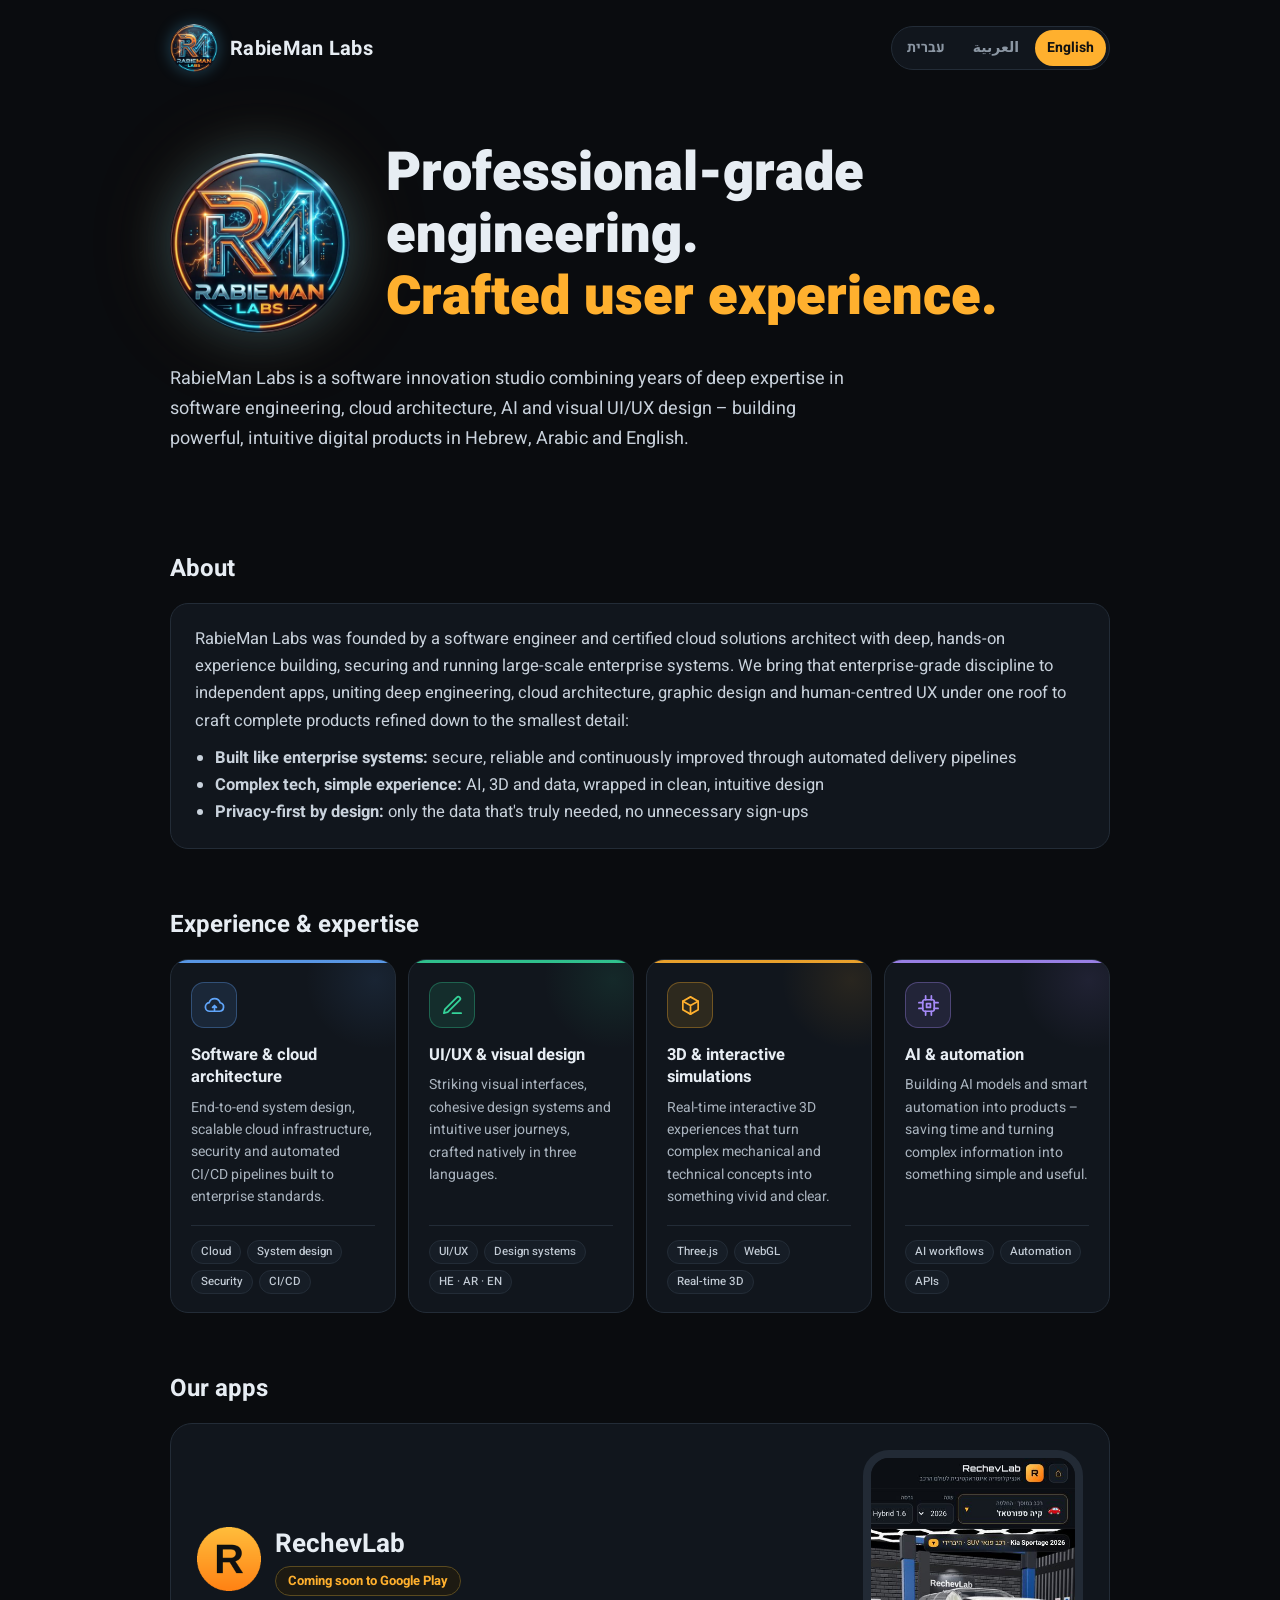
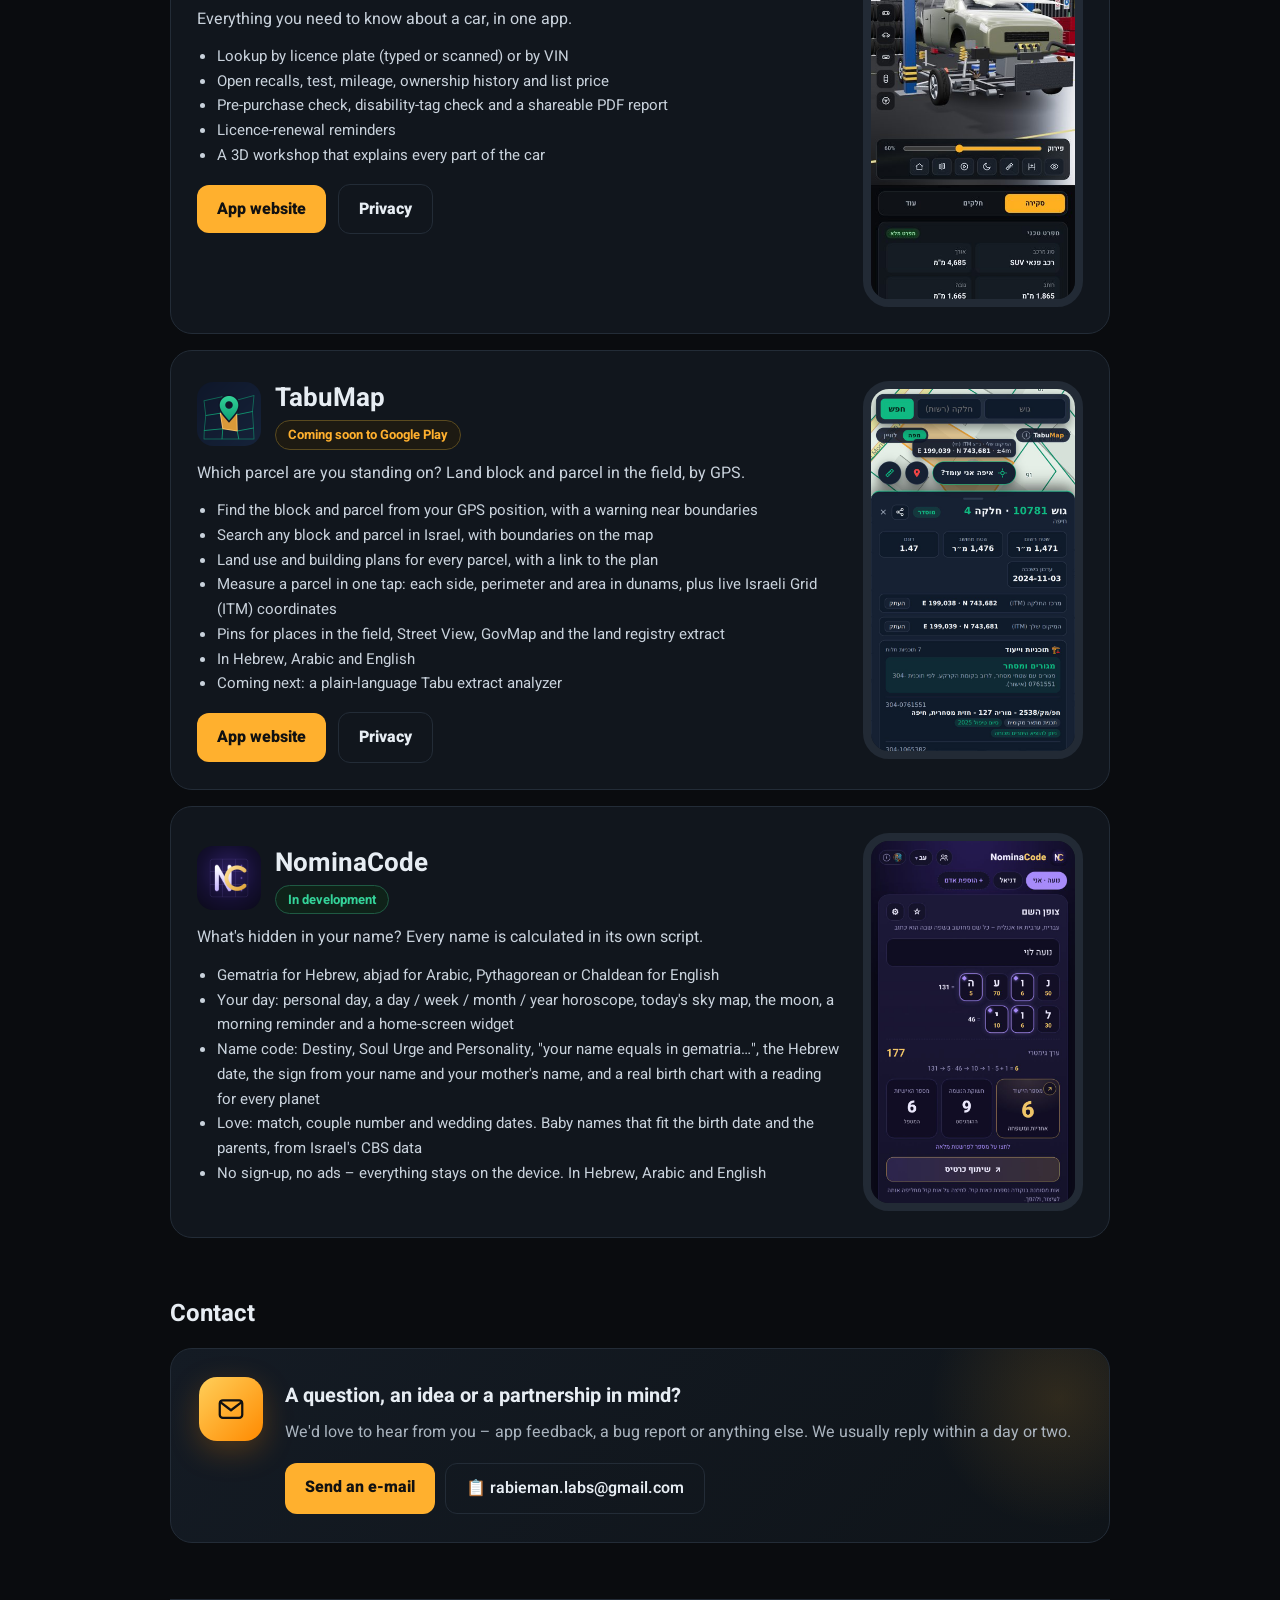
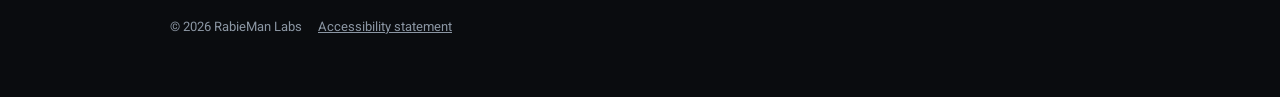
==== index.html @ 25dd13b6 "NominaCode card: today's sky map and planet readings (v0.9) Co-Authored-By: Claude Opus 5.5 <noreply" ====
<!DOCTYPE html>
<html lang="he" dir="rtl">
<head>
<meta charset="utf-8">
<meta name="viewport" content="width=device-width, initial-scale=1">
<title>RabieMan Labs – אפליקציות וכלים חכמים</title>
<meta property="og:type" content="website">
<meta property="og:site_name" content="RabieMan Labs">
<meta property="og:title" content="RabieMan Labs – Professional-grade engineering. Crafted user experience.">
<meta property="og:description" content="Software engineering, cloud architecture, AI and UX/UI design – digital products in Hebrew, Arabic and English. Home of RechevLab, TabuMap and NominaCode.">
<meta property="og:url" content="https://rabieman.github.io/">
<meta property="og:image" content="https://rabieman.github.io/img/og.jpg?v=2">
<meta property="og:image:width" content="1200">
<meta property="og:image:height" content="630">
<meta property="og:image:alt" content="RabieMan Labs – Professional-grade engineering. Crafted user experience.">
<meta property="og:locale" content="en_US">
<meta name="twitter:card" content="summary_large_image">
<meta name="twitter:title" content="RabieMan Labs – Professional-grade engineering. Crafted user experience.">
<meta name="twitter:description" content="Software engineering, cloud architecture, AI and UX/UI design – digital products in Hebrew, Arabic and English. Home of RechevLab, TabuMap and NominaCode.">
<meta name="twitter:image" content="https://rabieman.github.io/img/og.jpg?v=2">
<meta name="description" content="RabieMan Labs – software engineering, systems architecture, cloud and UX design, turned into practical apps in Hebrew, Arabic and English. Home of RechevLab, TabuMap and NominaCode.">
<link rel="icon" href="img/favicon.png">
<link rel="preconnect" href="https://fonts.googleapis.com">
<link href="https://fonts.googleapis.com/css2?family=Heebo:wght@400;500;700;800;900&family=Cairo:wght@400;600;700;800;900&display=swap" rel="stylesheet">
<style>
:root{--bg:#0a0c0f;--card:#11161d;--line:#232c37;--tx:#e7edf3;--mut:#8b96a3;--acc:#ffb02e}
*{box-sizing:border-box}
body{margin:0;font-family:Heebo,"Segoe UI",system-ui,sans-serif;background:var(--bg);color:var(--tx);line-height:1.65}
html[lang="ar"] body{font-family:Cairo,Heebo,"Segoe UI",system-ui,sans-serif}
.wrap{max-width:980px;margin:0 auto;padding:24px 20px 60px}
header{display:flex;align-items:center;gap:12px}
header img{width:48px;height:48px;border-radius:50%;box-shadow:0 0 16px rgba(80,200,255,.3)}
.emblem{display:block;width:180px;height:180px;border-radius:50%;margin:0 0 26px;box-shadow:0 0 50px rgba(80,200,255,.25),0 0 90px rgba(255,140,0,.15)}
.hrow{display:flex;align-items:center;gap:36px;margin-bottom:20px}.hrow .emblem{flex:none;margin:0}.hrow h1{margin:0}
@media (max-width:720px){.hrow{flex-direction:column;align-items:flex-start;gap:22px}.hrow .emblem{width:130px;height:130px;margin:0 auto}}
header b{font-size:20px;letter-spacing:.3px}
.lang{margin-inline-start:auto;display:flex;gap:4px;background:var(--card);border:1px solid var(--line);border-radius:22px;padding:3px}
.lang button{background:none;border:0;color:var(--mut);font:inherit;font-size:14px;font-weight:700;padding:6px 12px;border-radius:18px;cursor:pointer}
.lang button[aria-pressed="true"]{background:var(--acc);color:#111}
@media (max-width:480px){header b{display:none}.lang button{padding:6px 10px;font-size:13px}}
.hero{padding:70px 0 40px}
.hero h1{font-size:clamp(32px,6vw,54px);line-height:1.15;margin:0 0 16px;font-weight:900}
.hero h1 span{color:var(--acc)}
.hero p{font-size:18px;color:#c9d2dc;max-width:680px;margin:0}
h2{font-size:24px;margin:56px 0 14px}
.about{background:var(--card);border:1px solid var(--line);border-radius:18px;padding:22px 24px;color:#c9d2dc;font-size:16.5px}
.about ul{margin:10px 0 0;padding-inline-start:20px}
.caps{display:grid;grid-template-columns:repeat(4,1fr);gap:12px}
.cap{background:var(--card);border:1px solid var(--line);border-radius:18px;padding:22px 20px 18px;position:relative;overflow:hidden;display:flex;flex-direction:column;transition:border-color .25s,transform .25s}
.cap:before{content:"";position:absolute;top:0;left:0;right:0;height:3px;background:var(--c);opacity:.9}
.cap:after{content:"";position:absolute;inset-inline-end:-50px;top:-50px;width:140px;height:140px;border-radius:50%;background:radial-gradient(var(--c),transparent 70%);opacity:.10;pointer-events:none}
.cap:hover{border-color:color-mix(in srgb,var(--c) 45%,var(--line));transform:translateY(-3px)}
.cap i{display:grid;place-items:center;width:46px;height:46px;border-radius:13px;font-style:normal;color:var(--c);background:color-mix(in srgb,var(--c) 12%,transparent);border:1px solid color-mix(in srgb,var(--c) 32%,transparent);margin-bottom:16px}
.cap i svg{width:23px;height:23px}
.cap b{display:block;font-size:16.5px;line-height:1.35;margin-bottom:8px}
.cap p{margin:0;color:#aab4bf;font-size:14px;line-height:1.6;flex:1}
.tags{display:flex;flex-wrap:wrap;gap:6px;margin-top:16px;padding-top:14px;border-top:1px solid var(--line)}
.tags span{font-size:11.5px;font-weight:500;color:#c3ccd6;background:#161d26;border:1px solid var(--line);border-radius:20px;padding:2px 9px;line-height:1.6}
@media (max-width:860px){.caps{grid-template-columns:repeat(2,1fr)}}
@media (max-width:480px){.caps{grid-template-columns:1fr}}
.app{display:grid;grid-template-columns:minmax(0,1fr) 220px;gap:24px;align-items:center;background:var(--card);border:1px solid var(--line);border-radius:22px;padding:26px}
.app .top{display:flex;align-items:center;gap:14px;margin-bottom:10px}
.app .top img{width:64px;height:64px;border-radius:16px}
.app h3{margin:0;font-size:26px}
.app .tag{display:inline-block;background:#1d1a12;border:1px solid #5a4a1f;color:var(--acc);border-radius:20px;padding:3px 12px;font-size:13px;font-weight:700}
.app p{margin:6px 0 12px;color:#c9d2dc}
.app ul{margin:0 0 16px;padding-inline-start:20px;color:#c9d2dc;font-size:15px}
.app .shot{width:100%;border-radius:26px;border:8px solid #222a35}
.app+.app{margin-top:16px}
.app .tag.dev{background:#0f2219;border-color:#1f5a43;color:#34d399}
.lab{display:flex;gap:18px;align-items:center;margin-top:14px;background:linear-gradient(135deg,#121823,#0e1217);border:1px dashed #33404d;border-radius:20px;padding:20px 22px}
.lab .li{flex:none;width:58px;height:58px;border-radius:16px;display:grid;place-items:center;font-size:28px;background:linear-gradient(135deg,#60a5fa,#7c3aed)}
.lab h3{margin:0 0 4px;font-size:18px}
.lab p{margin:0;color:#aab4bf;font-size:14.5px}
.lab .tag{display:inline-block;margin-inline-start:8px;vertical-align:middle;font-size:11.5px;font-weight:700;color:#a5b4fc;border:1px solid #3b3f74;background:#171a33;border-radius:20px;padding:2px 10px}
.btn{display:inline-block;background:var(--acc);color:#111;text-decoration:none;font-weight:800;border-radius:12px;padding:11px 20px;margin-inline-end:8px}
.btn.ghost{background:none;color:var(--tx);border:1px solid var(--line)}
.cbox{display:flex;gap:22px;align-items:flex-start;background:linear-gradient(135deg,#141b24,#0f1419);border:1px solid var(--line);border-radius:22px;padding:28px;position:relative;overflow:hidden}
.cbox:before{content:"";position:absolute;inset-inline-end:-80px;top:-80px;width:260px;height:260px;border-radius:50%;background:radial-gradient(#ffb02e22,transparent 70%)}
.cico{flex:none;width:64px;height:64px;border-radius:18px;display:grid;place-items:center;color:#111;background:linear-gradient(135deg,#ffcf5a,#ff8a00);box-shadow:0 10px 30px rgba(255,140,0,.25)}
.ctx{position:relative}.ctx h3{margin:2px 0 8px;font-size:20px}.ctx p{margin:0 0 18px;color:#aab4bf;line-height:1.6}
.cact{display:flex;flex-wrap:wrap;gap:10px}.cact .btn{margin:0;font:inherit;font-weight:800;cursor:pointer}.cact .ghost{font-weight:600}.cmOk{color:#4ade80}
@media(max-width:600px){.cbox{flex-direction:column;padding:22px}.cact .btn{flex:1 1 100%;text-align:center}}
footer{border-top:1px solid var(--line);margin-top:56px;padding-top:16px;color:var(--mut);font-size:13px;display:flex;gap:16px;flex-wrap:wrap}
footer a{color:var(--mut)}
html[lang="he"] [data-l]:not([data-l="he"]),html[lang="en"] [data-l]:not([data-l="en"]),html[lang="ar"] [data-l]:not([data-l="ar"]){display:none!important}
@media (max-width:720px){.app{grid-template-columns:1fr}.app .shot{max-width:240px;justify-self:center}.hero{padding:44px 0 24px}.lab{flex-direction:column;align-items:flex-start}}
</style>
</head>
<body>
<div class="wrap">
<header>
 <img src="img/logo.png" alt="RabieMan Labs logo">
 <b>RabieMan Labs</b>
 <div class="lang" role="group" aria-label="Language / שפה / اللغة">
  <button type="button" data-set="he" aria-pressed="true">עברית</button>
  <button type="button" data-set="ar" aria-pressed="false">العربية</button>
  <button type="button" data-set="en" aria-pressed="false">English</button>
 </div>
</header>

<section class="hero">
 <div class="hrow">
 <img class="emblem" src="img/rabieman-labs.webp" alt="RabieMan Labs logo" width="180" height="180">
 <div>
 <h1 data-l="he">הנדסת תוכנה מתקדמת.<br><span>חוויית משתמש מוקפדת.</span></h1>
 <h1 data-l="ar">هندسة برمجيات متقدمة.<br><span>وتجربة مستخدم متقنة.</span></h1>
 <h1 data-l="en">Professional-grade engineering.<br><span>Crafted user experience.</span></h1>
 </div>
 </div>
 <p data-l="he">RabieMan Labs היא מעבדת פיתוח וחדשנות המשלבת ניסיון רב-שנים בהנדסת תוכנה, ארכיטקטורת מערכות וענן, בינה מלאכותית ועיצוב חוויית משתמש (UI/UX) – ליצירת מוצרים דיגיטליים חכמים, מרהיבים ונגישים בעברית, בערבית ובאנגלית.</p>
 <p data-l="ar">RabieMan Labs استوديو لتطوير البرمجيات والابتكار يجمع بين سنوات طويلة من الخبرة في هندسة البرمجيات، بنية الأنظمة والسحابة، الذكاء الاصطناعي، وتصميم واجهات وتجربة المستخدم (UI/UX) – لابتكار منتجات رقمية ذكية ومتقنة بالعربية والعبرية والإنجليزية.</p>
 <p data-l="en">RabieMan Labs is a software innovation studio combining years of deep expertise in software engineering, cloud architecture, AI and visual UI/UX design – building powerful, intuitive digital products in Hebrew, Arabic and English.</p>
</section>

<h2 data-l="he">אודות</h2>
<h2 data-l="ar">من نحن</h2>
<h2 data-l="en">About</h2>
<div class="about">
 <div data-l="he">
  <p style="margin:0">RabieMan Labs נוסדה על ידי מהנדס תוכנה וארכיטקט פתרונות ענן מוסמך, בעל ניסיון מעשי עמוק בבנייה, אבטחה והפעלה של מערכות ארגוניות רחבות היקף. אנו מביאים את אותה רמה מקצועית לאפליקציות עצמאיות, ומשלבים תחת קורת גג אחת הנדסה מעמיקה, ארכיטקטורת ענן, עיצוב גרפי וחוויית משתמש שבמרכזה האדם, כדי ליצור מוצרים שלמים ומלוטשים עד הפרט האחרון:</p>
  <ul><li><b>בנויות כמו מערכות ארגוניות:</b> מאובטחות, אמינות ומשתפרות כל הזמן בזכות תהליכי פיתוח והפצה אוטומטיים</li><li><b>טכנולוגיה מורכבת, חוויה פשוטה:</b> AI, תלת-ממד ודאטה בעיצוב נקי ואינטואיטיבי</li><li><b>פרטיות כבר מהתכנון:</b> רק המידע שבאמת נחוץ, בלי הרשמות מיותרות</li></ul>
 </div>
 <div data-l="ar">
  <p style="margin:0">أسّس RabieMan Labs مهندس برمجيات ومعماري حلول سحابية معتمد، يتمتع بخبرة عملية عميقة في بناء وتأمين وتشغيل أنظمة مؤسسية واسعة النطاق. ننقل هذا المستوى المهني إلى التطبيقات المستقلة، فنجمع تحت سقف واحد بين الهندسة المتقنة وهندسة السحابة والتصميم الجرافيكي وتجربة المستخدم المتمحورة حول الإنسان، لنصنع منتجات متكاملة مصقولة حتى أدق التفاصيل:</p>
  <ul><li><b>مبنية كأنظمة المؤسسات:</b> آمنة وموثوقة وتتحسن باستمرار عبر عمليات تطوير ونشر مؤتمتة</li><li><b>تقنية معقدة، تجربة بسيطة:</b> ذكاء اصطناعي وتقنيات ثلاثية الأبعاد وبيانات، بتصميم نظيف وبديهي</li><li><b>الخصوصية أولاً منذ التصميم:</b> فقط البيانات الضرورية فعلاً، دون تسجيلات غير لازمة</li></ul>
 </div>
 <div data-l="en">
  <p style="margin:0">RabieMan Labs was founded by a software engineer and certified cloud solutions architect with deep, hands-on experience building, securing and running large-scale enterprise systems. We bring that enterprise-grade discipline to independent apps, uniting deep engineering, cloud architecture, graphic design and human-centred UX under one roof to craft complete products refined down to the smallest detail:</p>
  <ul><li><b>Built like enterprise systems:</b> secure, reliable and continuously improved through automated delivery pipelines</li><li><b>Complex tech, simple experience:</b> AI, 3D and data, wrapped in clean, intuitive design</li><li><b>Privacy-first by design:</b> only the data that's truly needed, no unnecessary sign-ups</li></ul>
 </div>
</div>

<h2 data-l="he">ניסיון ומומחיות</h2>
<h2 data-l="ar">الخبرة والتخصص</h2>
<h2 data-l="en">Experience &amp; expertise</h2>
<div class="caps">
 <div class="cap" style="--c:#60a5fa"><i aria-hidden="true"><svg viewBox="0 0 24 24" fill="none" stroke="currentColor" stroke-width="1.8" stroke-linecap="round" stroke-linejoin="round"><path d="M7 18a4.5 4.5 0 0 1-.6-8.96A6 6 0 0 1 17.9 9.1 4.5 4.5 0 0 1 17 18z"/><path d="m10 14 2-2 2 2M12 12v5"/></svg></i>
  <b data-l="he">ארכיטקטורת תוכנה וענן</b><b data-l="ar">هندسة البرمجيات والسحابة</b><b data-l="en">Software &amp; cloud architecture</b>
  <p data-l="he">תכנון מערכות מקצה לקצה, תשתיות ענן שגדלות עם המוצר, אבטחה ותהליכי CI/CD אוטומטיים ברמה ארגונית.</p><p data-l="ar">تصميم أنظمة متكاملة وبنية سحابية قابلة للتوسع، مع أمان وعمليات CI/CD مؤتمتة بمستوى مؤسسي.</p><p data-l="en">End-to-end system design, scalable cloud infrastructure, security and automated CI/CD pipelines built to enterprise standards.</p>
  <div class="tags" dir="ltr"><span>Cloud</span><span>System design</span><span>Security</span><span>CI/CD</span></div></div>
 <div class="cap" style="--c:#34d399"><i aria-hidden="true"><svg viewBox="0 0 24 24" fill="none" stroke="currentColor" stroke-width="1.8" stroke-linecap="round" stroke-linejoin="round"><path d="M12 20h9"/><path d="M16.5 3.5a2.12 2.12 0 0 1 3 3L7 19l-4 1 1-4z"/></svg></i>
  <b data-l="he">עיצוב גרפי וחוויית משתמש</b><b data-l="ar">التصميم الجرافيكي وتجربة المستخدم</b><b data-l="en">UI/UX &amp; visual design</b>
  <p data-l="he">עיצוב ממשקים מרהיבים, מערכות עיצוב מוקפדות וחוויית משתמש אינטואיטיבית, המותאמת באופן טבעי לשלוש שפות.</p><p data-l="ar">تصميم واجهات جذابة وتجربة استخدام سلسة وبديهية مصممة بشكل طبيعي بثلاث لغات.</p><p data-l="en">Striking visual interfaces, cohesive design systems and intuitive user journeys, crafted natively in three languages.</p>
  <div class="tags" dir="ltr"><span>UI/UX</span><span>Design systems</span><span>HE · AR · EN</span></div></div>
 <div class="cap" style="--c:#ffb02e"><i aria-hidden="true"><svg viewBox="0 0 24 24" fill="none" stroke="currentColor" stroke-width="1.8" stroke-linecap="round" stroke-linejoin="round"><path d="M12 3 20 7.5v9L12 21l-8-4.5v-9z"/><path d="M12 12l8-4.5M12 12v9M12 12 4 7.5"/></svg></i>
  <b data-l="he">תלת-ממד והדמיות אינטראקטיביות</b><b data-l="ar">رسوميات ثلاثية الأبعاد ومحاكاة تفاعلية</b><b data-l="en">3D &amp; interactive simulations</b>
  <p data-l="he">חוויות תלת-ממד אינטראקטיביות בזמן אמת, שהופכות מערכות הנדסיות מורכבות לחוויה חיה וברורה.</p><p data-l="ar">تجارب تفاعلية ثلاثية الأبعاد في الوقت الفعلي تحوّل الأنظمة الهندسية المعقدة إلى تجربة بصرية حية وواضحة.</p><p data-l="en">Real-time interactive 3D experiences that turn complex mechanical and technical concepts into something vivid and clear.</p>
  <div class="tags" dir="ltr"><span>Three.js</span><span>WebGL</span><span>Real-time 3D</span></div></div>
 <div class="cap" style="--c:#a78bfa"><i aria-hidden="true"><svg viewBox="0 0 24 24" fill="none" stroke="currentColor" stroke-width="1.8" stroke-linecap="round" stroke-linejoin="round"><rect x="6" y="6" width="12" height="12" rx="2"/><path d="M10 10h4v4h-4zM9 2v4M15 2v4M9 18v4M15 18v4M2 9h4M2 15h4M18 9h4M18 15h4"/></svg></i>
  <b data-l="he">בינה מלאכותית ואוטומציה</b><b data-l="ar">الذكاء الاصطناعي والأتمتة</b><b data-l="en">AI &amp; automation</b>
  <p data-l="he">שילוב מודלי AI ואוטומציות חכמות בתוך המוצרים, כדי לחסוך זמן ולהפוך מידע מורכב לפשוט ושימושי.</p><p data-l="ar">دمج نماذج الذكاء الاصطناعي والأتمتة الذكية داخل المنتجات لتوفير الوقت وتحويل المعلومات المعقدة إلى بسيطة ومفيدة.</p><p data-l="en">Building AI models and smart automation into products – saving time and turning complex information into something simple and useful.</p>
  <div class="tags" dir="ltr"><span>AI workflows</span><span>Automation</span><span>APIs</span></div></div>
</div>

<h2 data-l="he">האפליקציות שלנו</h2>
<h2 data-l="ar">تطبيقاتنا</h2>
<h2 data-l="en">Our apps</h2>
<article class="app">
 <div>
  <div class="top"><img src="img/rechevlab.png" alt=""><div><h3>RechevLab</h3><span class="tag" data-l="he">בקרוב ב-Google Play</span><span class="tag" data-l="ar">قريبًا على Google Play</span><span class="tag" data-l="en">Coming soon to Google Play</span></div></div>
  <p data-l="he">כל מה שצריך לדעת על רכב, באפליקציה אחת.</p>
  <p data-l="ar">كل ما تحتاج معرفته عن السيارة، في تطبيق واحد.</p>
  <p data-l="en">Everything you need to know about a car, in one app.</p>
  <ul data-l="he"><li>בדיקת רכב לפי מספר רישוי (גם בסריקה במצלמה) או לפי מספר שלדה</li><li>ריקולים פתוחים, טסט, ק"מ, היסטוריית בעלות ומחיר מחירון</li><li>בדיקה לפני קנייה, בדיקת תו נכה ודוח PDF לשיתוף</li><li>תזכורות לחידוש רישיון</li><li>מוסך תלת-ממד שמסביר כל חלק ברכב</li></ul>
  <ul data-l="ar"><li>فحص السيارة حسب رقم اللوحة (كتابةً أو بالمسح بالكاميرا) أو رقم الشاصي</li><li>الاستدعاءات المفتوحة، الفحص، الكيلومترات، تاريخ الملكية والسعر</li><li>فحص قبل الشراء، فحص شارة الإعاقة وتقرير PDF للمشاركة</li><li>تذكيرات تجديد الترخيص</li><li>ورشة ثلاثية الأبعاد تشرح كل قطعة في السيارة</li></ul>
  <ul data-l="en"><li>Lookup by licence plate (typed or scanned) or by VIN</li><li>Open recalls, test, mileage, ownership history and list price</li><li>Pre-purchase check, disability-tag check and a shareable PDF report</li><li>Licence-renewal reminders</li><li>A 3D workshop that explains every part of the car</li></ul>
  <a class="btn" href="https://rabieman.github.io/rechevlab-site/"><span data-l="he">לאתר האפליקציה</span><span data-l="ar">موقع التطبيق</span><span data-l="en">App website</span></a>
  <a class="btn ghost" href="https://rabieman.github.io/rechevlab-site/privacy.html"><span data-l="he">פרטיות</span><span data-l="ar">الخصوصية</span><span data-l="en">Privacy</span></a>
 </div>
 <img class="shot" src="img/rechevlab-shot.jpg" alt="RechevLab">
</article>

<article class="app">
 <div>
  <div class="top"><img src="img/tabumap.png" alt=""><div><h3>TabuMap</h3><span class="tag" data-l="he">בקרוב ב-Google Play</span><span class="tag" data-l="ar">قريباً على Google Play</span><span class="tag" data-l="en">Coming soon to Google Play</span></div></div>
  <p data-l="he">על איזו חלקה אתם עומדים? גוש וחלקה בשטח, לפי GPS.</p>
  <p data-l="ar">على أي قسيمة تقف؟ الحوض والقسيمة في الميدان، حسب الـ GPS.</p>
  <p data-l="en">Which parcel are you standing on? Land block and parcel in the field, by GPS.</p>
  <ul data-l="he"><li>איתור גוש וחלקה לפי GPS, עם התראה כשאתם ליד גבול</li><li>חיפוש גוש וחלקה בכל הארץ, עם גבולות המגרשים על המפה</li><li>ייעוד הקרקע ותוכניות הבנייה לכל חלקה, עם קישור למבא״ת</li><li>מדידת חלקה בלחיצה: אורך כל צלע, היקף ושטח בדונם, ונ״צ רשת ישראל בזמן אמת</li><li>נעצים למיקומים בשטח, Street View, GovMap ונסח טאבו</li><li>בעברית, בערבית ובאנגלית</li><li>בהמשך: מפענח נסחי טאבו בשפה פשוטה</li></ul>
  <ul data-l="ar"><li>تحديد الحوض والقسيمة حسب الـ GPS، مع تنبيه عند الاقتراب من الحدود</li><li>البحث حسب الحوض والقسيمة في كل البلاد، مع حدود القسائم على الخارطة</li><li>تخصيص الأرض والخرائط الهيكلية لكل قسيمة، مع رابط إلى موقع التخطيط</li><li>قياس القسيمة بنقرة: طول كل ضلع، المحيط والمساحة بالدونم، وإحداثيات الشبكة الإسرائيلية مباشرةً</li><li>دبابيس للمواقع في الميدان، Street View وGovMap ونسخة طابو</li><li>بالعربية والعبرية والإنجليزية</li><li>قريباً: محلل لنسخ الطابو بلغة بسيطة</li></ul>
  <ul data-l="en"><li>Find the block and parcel from your GPS position, with a warning near boundaries</li><li>Search any block and parcel in Israel, with boundaries on the map</li><li>Land use and building plans for every parcel, with a link to the plan</li><li>Measure a parcel in one tap: each side, perimeter and area in dunams, plus live Israeli Grid (ITM) coordinates</li><li>Pins for places in the field, Street View, GovMap and the land registry extract</li><li>In Hebrew, Arabic and English</li><li>Coming next: a plain-language Tabu extract analyzer</li></ul>
  <a class="btn" href="https://rabieman.github.io/tabumap-site/"><span data-l="he">לאתר האפליקציה</span><span data-l="ar">موقع التطبيق</span><span data-l="en">App website</span></a>
  <a class="btn ghost" href="https://rabieman.github.io/tabumap-site/privacy.html"><span data-l="he">פרטיות</span><span data-l="ar">الخصوصية</span><span data-l="en">Privacy</span></a>
 </div>
 <img class="shot" src="img/tabumap-shot.jpg?v=4" alt="TabuMap">
</article>

<article class="app">
 <div>
  <div class="top"><img src="img/nominacode.png" alt=""><div><h3>NominaCode</h3><span class="tag dev" data-l="he">בפיתוח</span><span class="tag dev" data-l="ar">قيد التطوير</span><span class="tag dev" data-l="en">In development</span></div></div>
  <p data-l="he">מה מסתתר בשם שלך? צופן השם – כל שם מחושב בכתב שלו.</p>
  <p data-l="ar">ماذا يخفي اسمك؟ شفرة الاسم – كل اسم يُحسب بأبجديته.</p>
  <p data-l="en">What's hidden in your name? Every name is calculated in its own script.</p>
  <ul data-l="he"><li>גימטריה לעברית, אבג׳ד לערבית ופיתגורס או כלדאי לאנגלית</li><li>היום שלך: מספר יום אישי, הורוסקופ ליום, לשבוע, לחודש ולשנה, מפת השמיים היום, הירח, תזכורת בוקר וווידג׳ט למסך הבית</li><li>צופן השם: ייעוד, תשוקת הנשמה ואישיות, "השם שלך שווה בגימטריה ל…", התאריך העברי, המזל לפי השם ושם האם ומפת לידה אמיתית עם פרשנות לכל כוכב</li><li>זוגיות: התאמה, מספר זוגי ותאריכים לחתונה. בחירת שם לתינוק לפי התאריך וההורים, מנתוני הלמ״ס</li><li>בלי הרשמה ובלי פרסומות, הכול נשאר במכשיר. בעברית, בערבית ובאנגלית</li></ul>
  <ul data-l="ar"><li>الجُمَّل (أبجد) للعربية، الجماتريا للعبرية، وفيثاغورس أو الكلداني للإنجليزية</li><li>يومك: رقم اليوم الشخصي، حظك اليوم والأسبوع والشهر والسنة، خريطة السماء اليوم، القمر، تذكير صباحي وأداة للشاشة الرئيسية</li><li>شفرة الاسم: رقم المصير ورغبة الروح والشخصية، برجك من اسمك واسم أمك بحساب الجُمَّل، معنى الاسم وخريطة ميلاد حقيقية مع تفسير لكل كوكب</li><li>التوافق: توافق الأسماء بحساب الجُمَّل، الرقم الزوجي ومواعيد للزفاف. اسم للمولود يناسب التاريخ والوالدين</li><li>بلا تسجيل وبلا إعلانات، كل شيء يبقى على الجهاز. بالعربية والعبرية والإنجليزية</li></ul>
  <ul data-l="en"><li>Gematria for Hebrew, abjad for Arabic, Pythagorean or Chaldean for English</li><li>Your day: personal day, a day / week / month / year horoscope, today's sky map, the moon, a morning reminder and a home-screen widget</li><li>Name code: Destiny, Soul Urge and Personality, "your name equals in gematria…", the Hebrew date, the sign from your name and your mother's name, and a real birth chart with a reading for every planet</li><li>Love: match, couple number and wedding dates. Baby names that fit the birth date and the parents, from Israel's CBS data</li><li>No sign-up, no ads – everything stays on the device. In Hebrew, Arabic and English</li></ul>
 </div>
 <img class="shot" src="img/nominacode-shot.jpg" alt="NominaCode">
</article>

<h2 data-l="he">יצירת קשר</h2>
<h2 data-l="ar">تواصل معنا</h2>
<h2 data-l="en">Contact</h2>
<div class="cbox">
 <div class="cico" aria-hidden="true"><svg viewBox="0 0 24 24" width="30" height="30" fill="none" stroke="currentColor" stroke-width="1.8" stroke-linecap="round" stroke-linejoin="round"><rect x="3" y="5" width="18" height="14" rx="2.5"/><path d="m3.5 6.5 8.5 6.5 8.5-6.5"/></svg></div>
 <div class="ctx">
  <h3><span data-l="he">יש שאלה, רעיון או הצעה לשיתוף פעולה?</span><span data-l="ar">لديك سؤال أو فكرة أو اقتراح للتعاون؟</span><span data-l="en">A question, an idea or a partnership in mind?</span></h3>
  <p><span data-l="he">נשמח לשמוע ממך. משוב על האפליקציות, דיווח על תקלה או כל פנייה אחרת – אנחנו עונים בדרך כלל תוך יום-יומיים.</span><span data-l="ar">يسعدنا أن نسمع منك – ملاحظات على التطبيقات، بلاغ عن عطل أو أي استفسار آخر. نردّ عادةً خلال يوم أو يومين.</span><span data-l="en">We'd love to hear from you – app feedback, a bug report or anything else. We usually reply within a day or two.</span></p>
  <div class="cact">
   <a class="btn" href="mailto:rabieman.labs@gmail.com"><span data-l="he">שליחת מייל</span><span data-l="ar">إرسال بريد</span><span data-l="en">Send an e-mail</span></a>
   <button class="btn ghost" type="button" id="copyMail" title="Copy · העתקה · نسخ">📋 <span class="cmTx" dir="ltr">rabieman.labs@gmail.com</span> <span class="cmOk" hidden>✓</span></button>
  </div>
 </div>
</div>

<footer><span>© 2026 RabieMan Labs</span><a href="accessibility.html"><span data-l="he">הצהרת נגישות</span><span data-l="ar">بيان إمكانية الوصول</span><span data-l="en">Accessibility statement</span></a></footer>
</div>
<script>
(function(){
 var root=document.documentElement,btns=document.querySelectorAll('.lang button');
 var TITLES={he:'RabieMan Labs – אפליקציות וכלים חכמים',ar:'RabieMan Labs – تطبيقات وأدوات ذكية',en:'RabieMan Labs – Practical apps & smart tools'};
 function set(l){root.lang=l;root.dir=l==='en'?'ltr':'rtl';document.title=TITLES[l]||TITLES.he;btns.forEach(function(b){b.setAttribute('aria-pressed',b.dataset.set===l)});try{localStorage.setItem('rl_lang',l)}catch(e){}}
 var saved=null;try{saved=localStorage.getItem('rl_lang')}catch(e){}
 var nav=(navigator.language||'he').toLowerCase();
 set(saved||(nav.indexOf('he')===0||nav.indexOf('iw')===0?'he':nav.indexOf('ar')===0?'ar':'en'));
 btns.forEach(function(b){b.addEventListener('click',function(){set(b.dataset.set)})});
 var cm=document.getElementById('copyMail');if(cm)cm.addEventListener('click',function(){var ok=cm.querySelector('.cmOk');try{navigator.clipboard.writeText('rabieman.labs@gmail.com').then(function(){ok.hidden=false;setTimeout(function(){ok.hidden=true},1600)})}catch(e){location.href='mailto:rabieman.labs@gmail.com'}});
})();
</script>
</body>
</html>
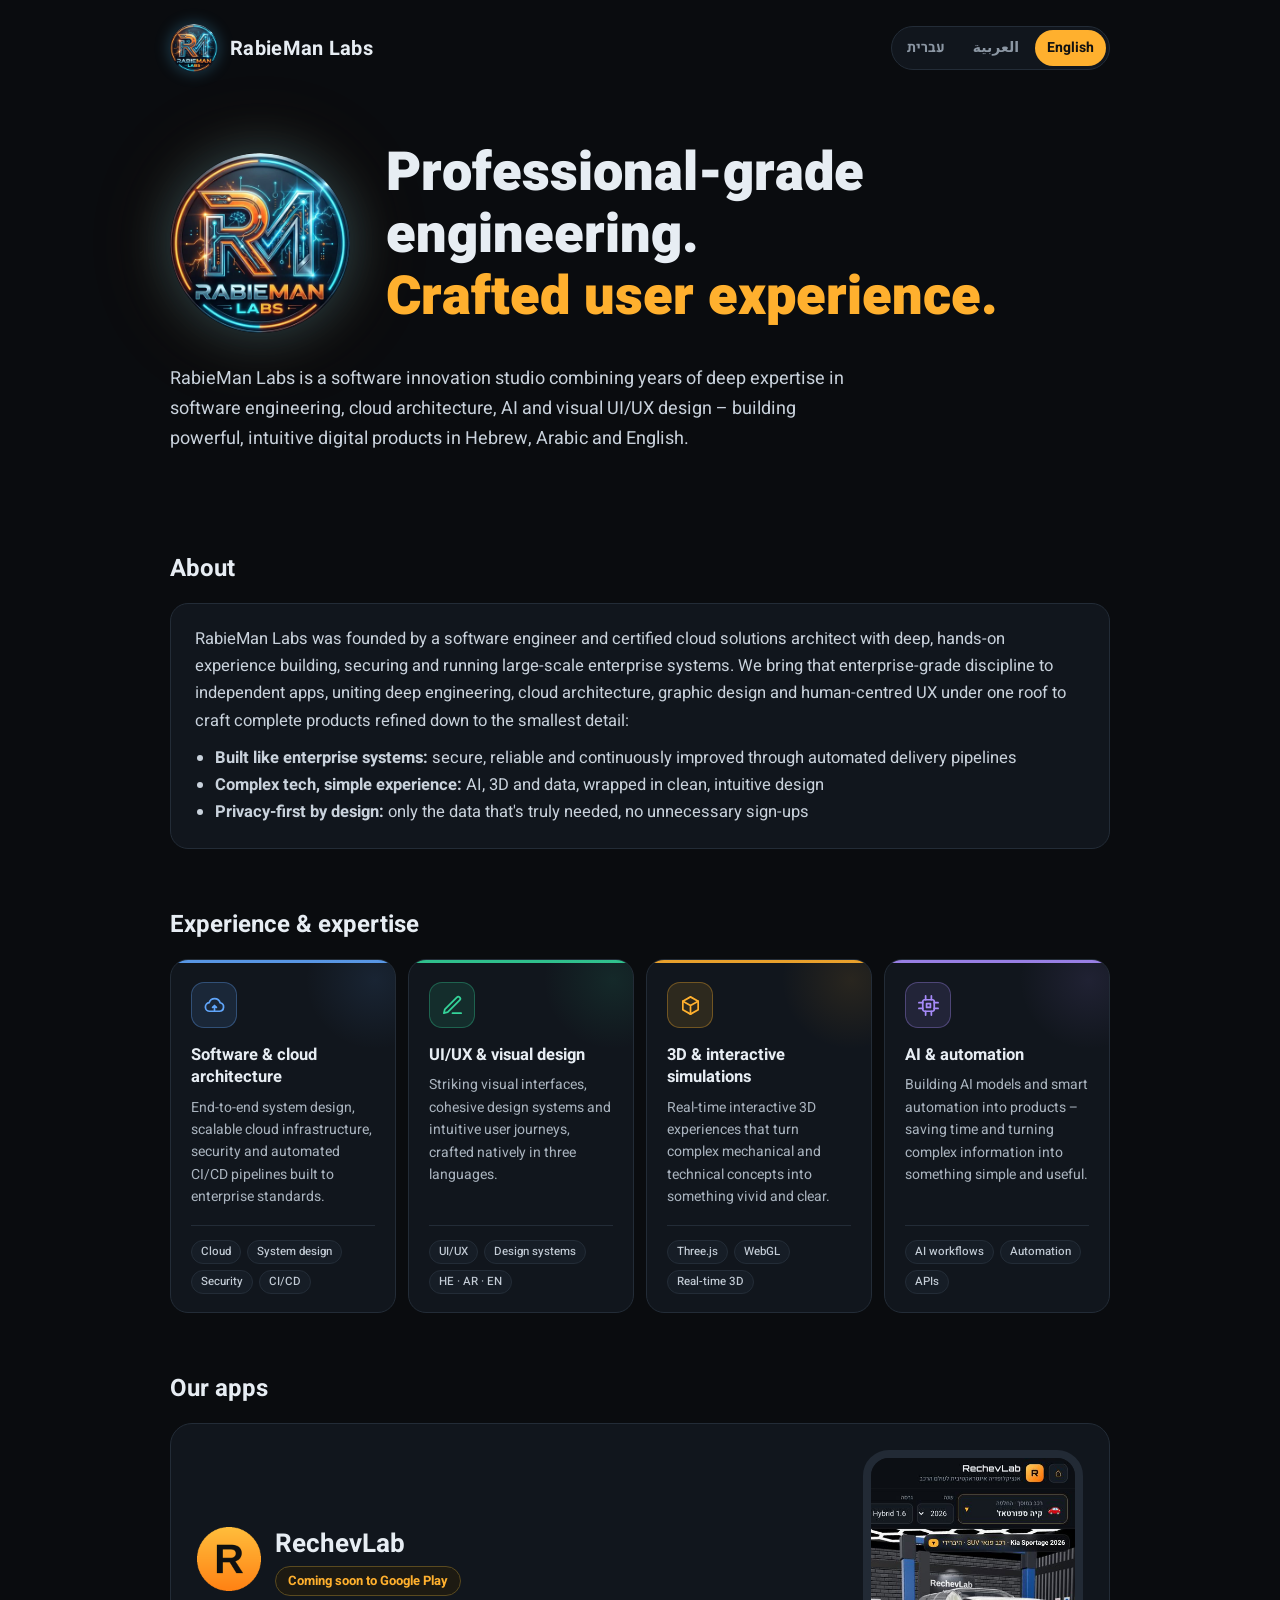
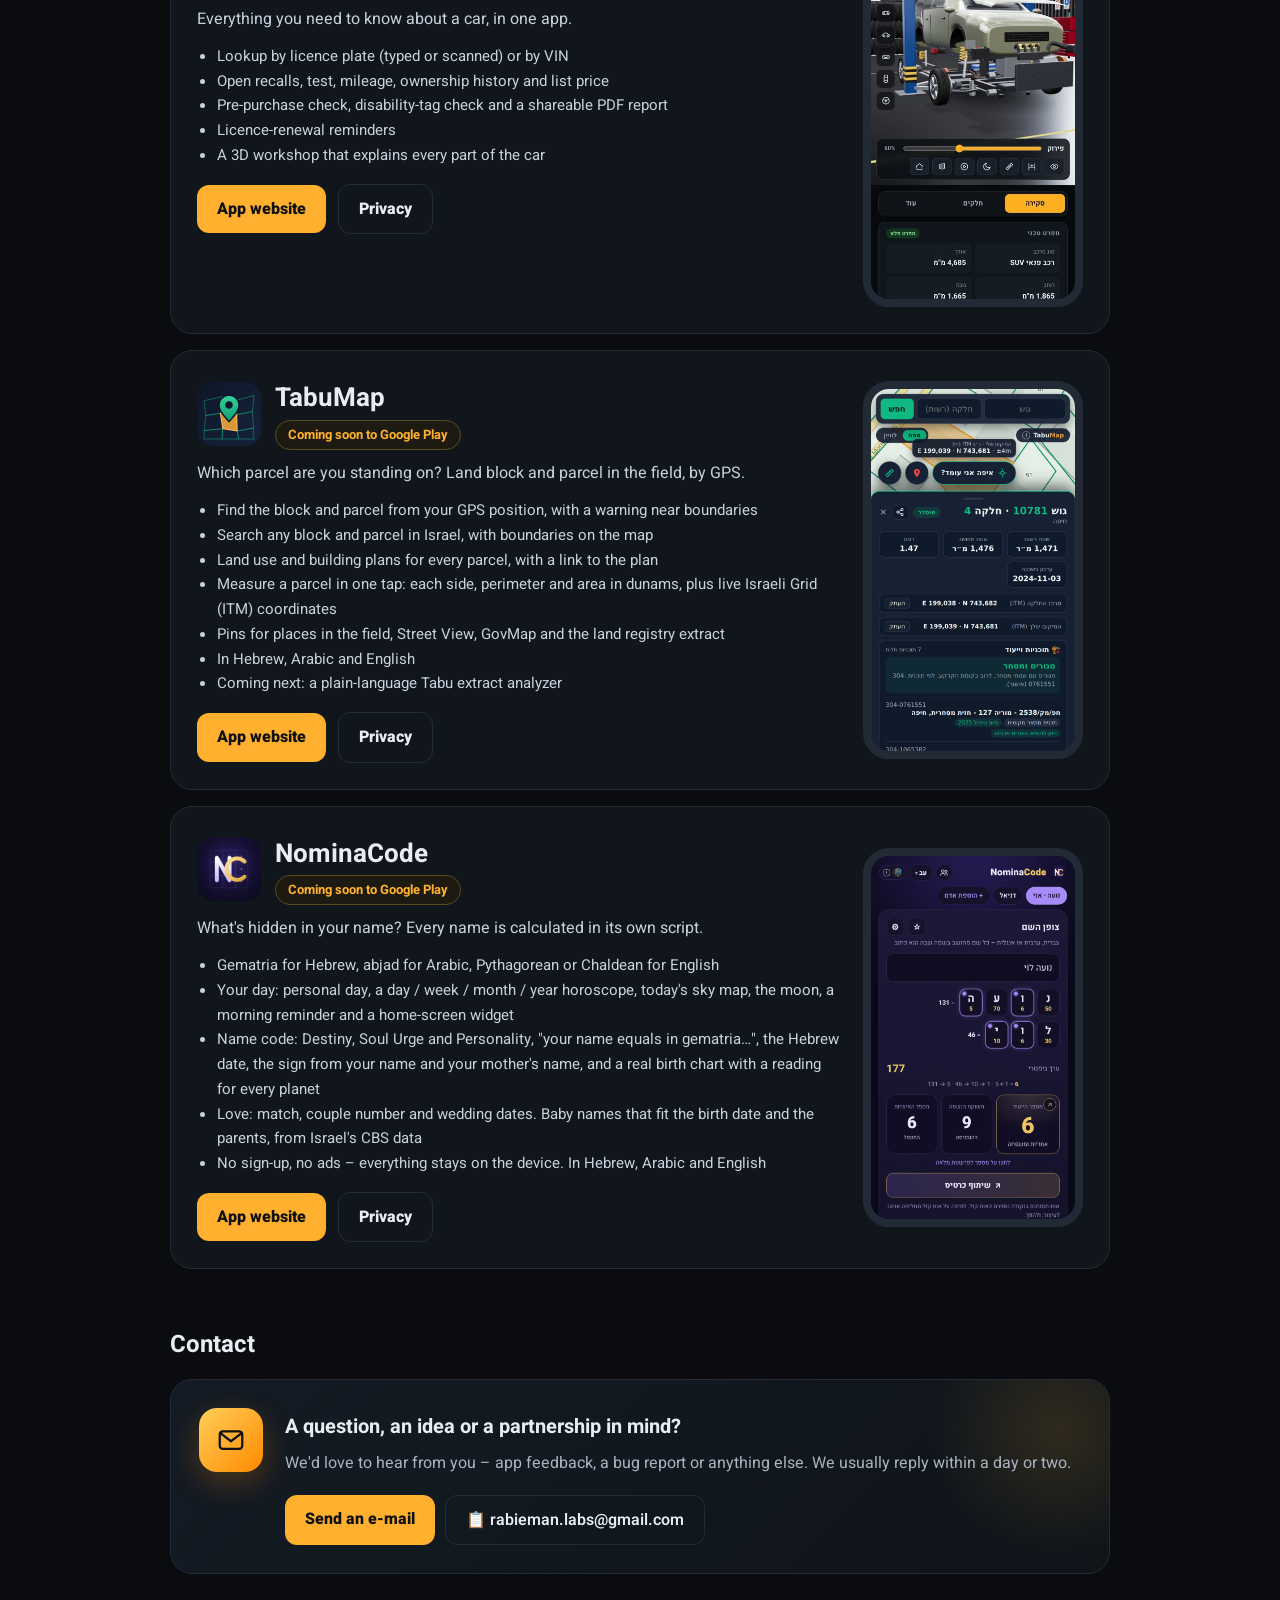
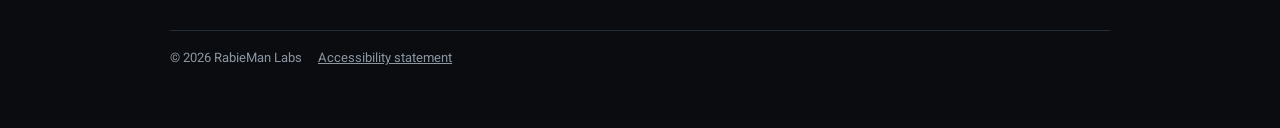
==== commit 872d3e95: "NominaCode card: 'Coming soon to Google Play' and the app website / privacy buttons Co-Authored-By: " ====
--- a/index.html
+++ b/index.html
@@ -188,13 +188,15 @@
 
 <article class="app">
  <div>
-  <div class="top"><img src="img/nominacode.png" alt=""><div><h3>NominaCode</h3><span class="tag dev" data-l="he">בפיתוח</span><span class="tag dev" data-l="ar">قيد التطوير</span><span class="tag dev" data-l="en">In development</span></div></div>
+  <div class="top"><img src="img/nominacode.png" alt=""><div><h3>NominaCode</h3><span class="tag" data-l="he">בקרוב ב-Google Play</span><span class="tag" data-l="ar">قريبًا على Google Play</span><span class="tag" data-l="en">Coming soon to Google Play</span></div></div>
   <p data-l="he">מה מסתתר בשם שלך? צופן השם – כל שם מחושב בכתב שלו.</p>
   <p data-l="ar">ماذا يخفي اسمك؟ شفرة الاسم – كل اسم يُحسب بأبجديته.</p>
   <p data-l="en">What's hidden in your name? Every name is calculated in its own script.</p>
   <ul data-l="he"><li>גימטריה לעברית, אבג׳ד לערבית ופיתגורס או כלדאי לאנגלית</li><li>היום שלך: מספר יום אישי, הורוסקופ ליום, לשבוע, לחודש ולשנה, מפת השמיים היום, הירח, תזכורת בוקר וווידג׳ט למסך הבית</li><li>צופן השם: ייעוד, תשוקת הנשמה ואישיות, "השם שלך שווה בגימטריה ל…", התאריך העברי, המזל לפי השם ושם האם ומפת לידה אמיתית עם פרשנות לכל כוכב</li><li>זוגיות: התאמה, מספר זוגי ותאריכים לחתונה. בחירת שם לתינוק לפי התאריך וההורים, מנתוני הלמ״ס</li><li>בלי הרשמה ובלי פרסומות, הכול נשאר במכשיר. בעברית, בערבית ובאנגלית</li></ul>
   <ul data-l="ar"><li>الجُمَّل (أبجد) للعربية، الجماتريا للعبرية، وفيثاغورس أو الكلداني للإنجليزية</li><li>يومك: رقم اليوم الشخصي، حظك اليوم والأسبوع والشهر والسنة، خريطة السماء اليوم، القمر، تذكير صباحي وأداة للشاشة الرئيسية</li><li>شفرة الاسم: رقم المصير ورغبة الروح والشخصية، برجك من اسمك واسم أمك بحساب الجُمَّل، معنى الاسم وخريطة ميلاد حقيقية مع تفسير لكل كوكب</li><li>التوافق: توافق الأسماء بحساب الجُمَّل، الرقم الزوجي ومواعيد للزفاف. اسم للمولود يناسب التاريخ والوالدين</li><li>بلا تسجيل وبلا إعلانات، كل شيء يبقى على الجهاز. بالعربية والعبرية والإنجليزية</li></ul>
   <ul data-l="en"><li>Gematria for Hebrew, abjad for Arabic, Pythagorean or Chaldean for English</li><li>Your day: personal day, a day / week / month / year horoscope, today's sky map, the moon, a morning reminder and a home-screen widget</li><li>Name code: Destiny, Soul Urge and Personality, "your name equals in gematria…", the Hebrew date, the sign from your name and your mother's name, and a real birth chart with a reading for every planet</li><li>Love: match, couple number and wedding dates. Baby names that fit the birth date and the parents, from Israel's CBS data</li><li>No sign-up, no ads – everything stays on the device. In Hebrew, Arabic and English</li></ul>
+  <a class="btn" href="https://rabieman.github.io/nominacode-site/"><span data-l="he">לאתר האפליקציה</span><span data-l="ar">موقع التطبيق</span><span data-l="en">App website</span></a>
+  <a class="btn ghost" href="https://rabieman.github.io/nominacode-site/privacy.html"><span data-l="he">פרטיות</span><span data-l="ar">الخصوصية</span><span data-l="en">Privacy</span></a>
  </div>
  <img class="shot" src="img/nominacode-shot.jpg" alt="NominaCode">
 </article>
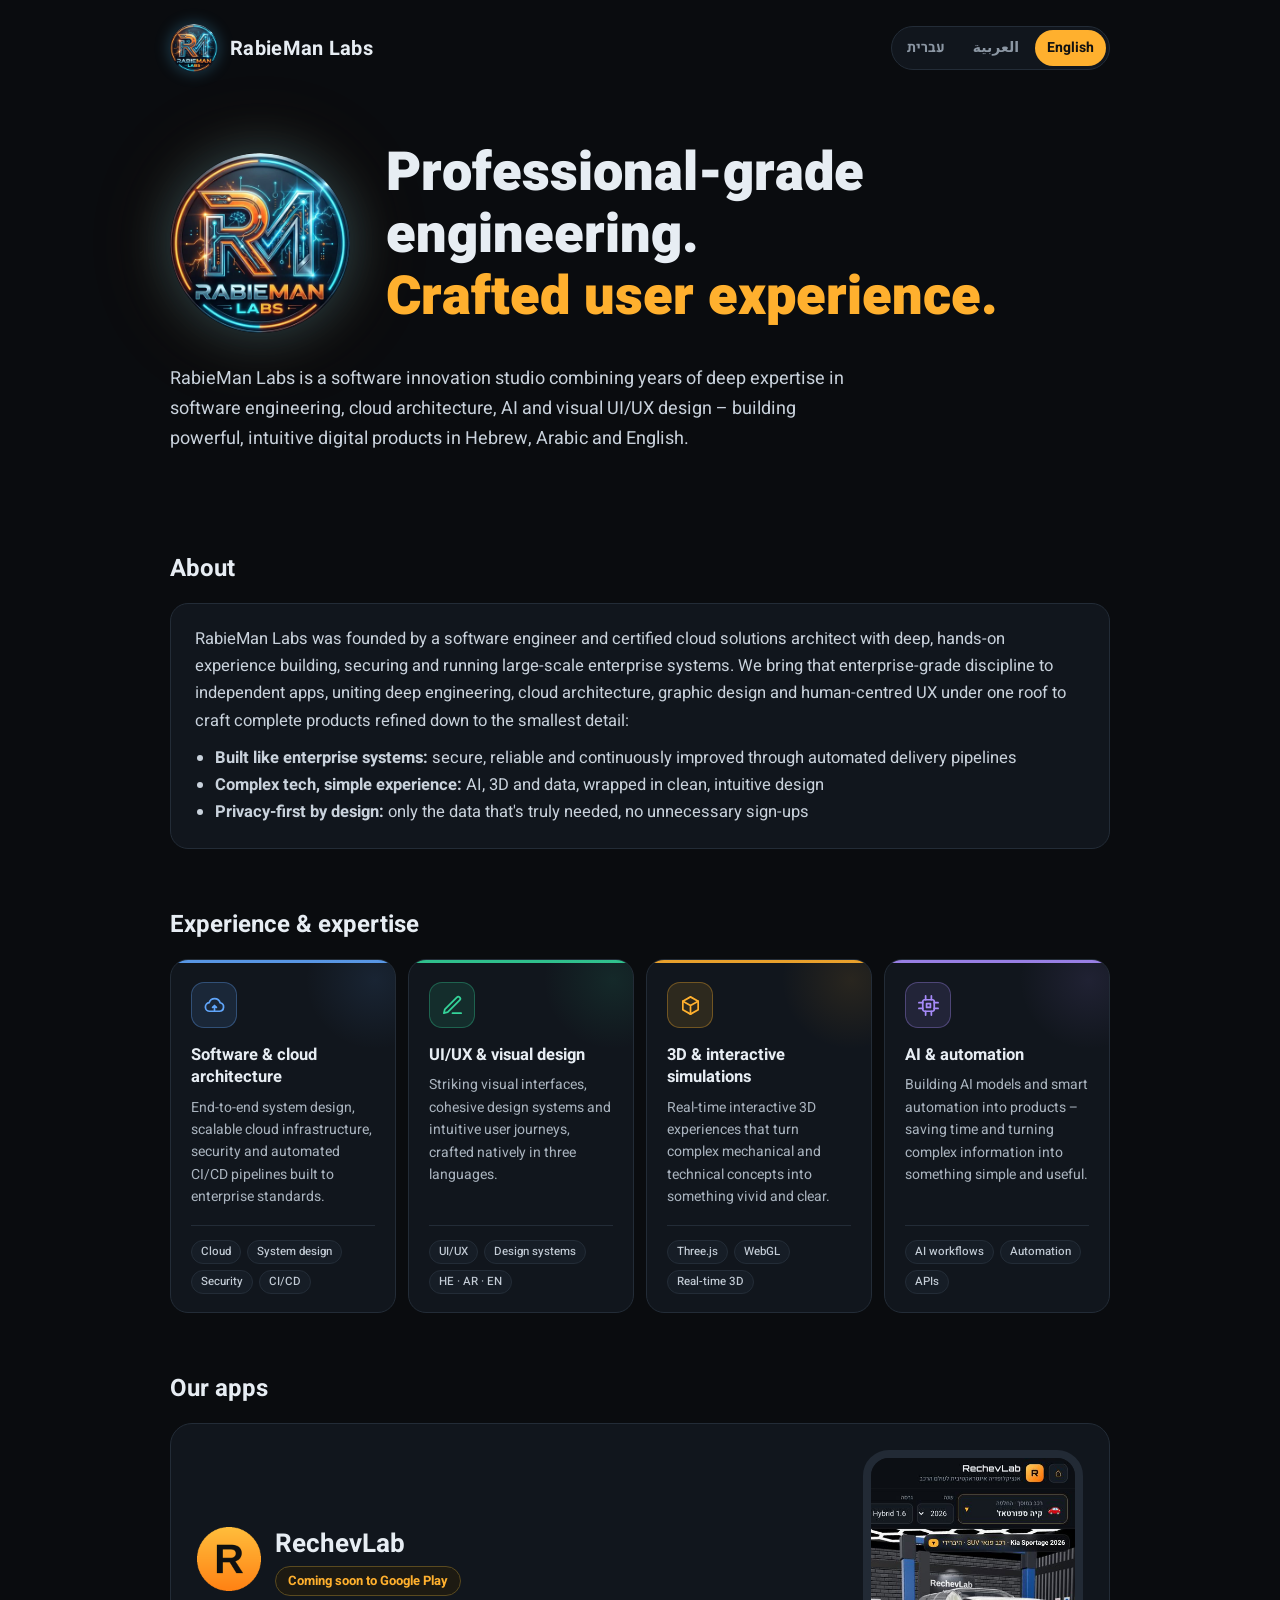
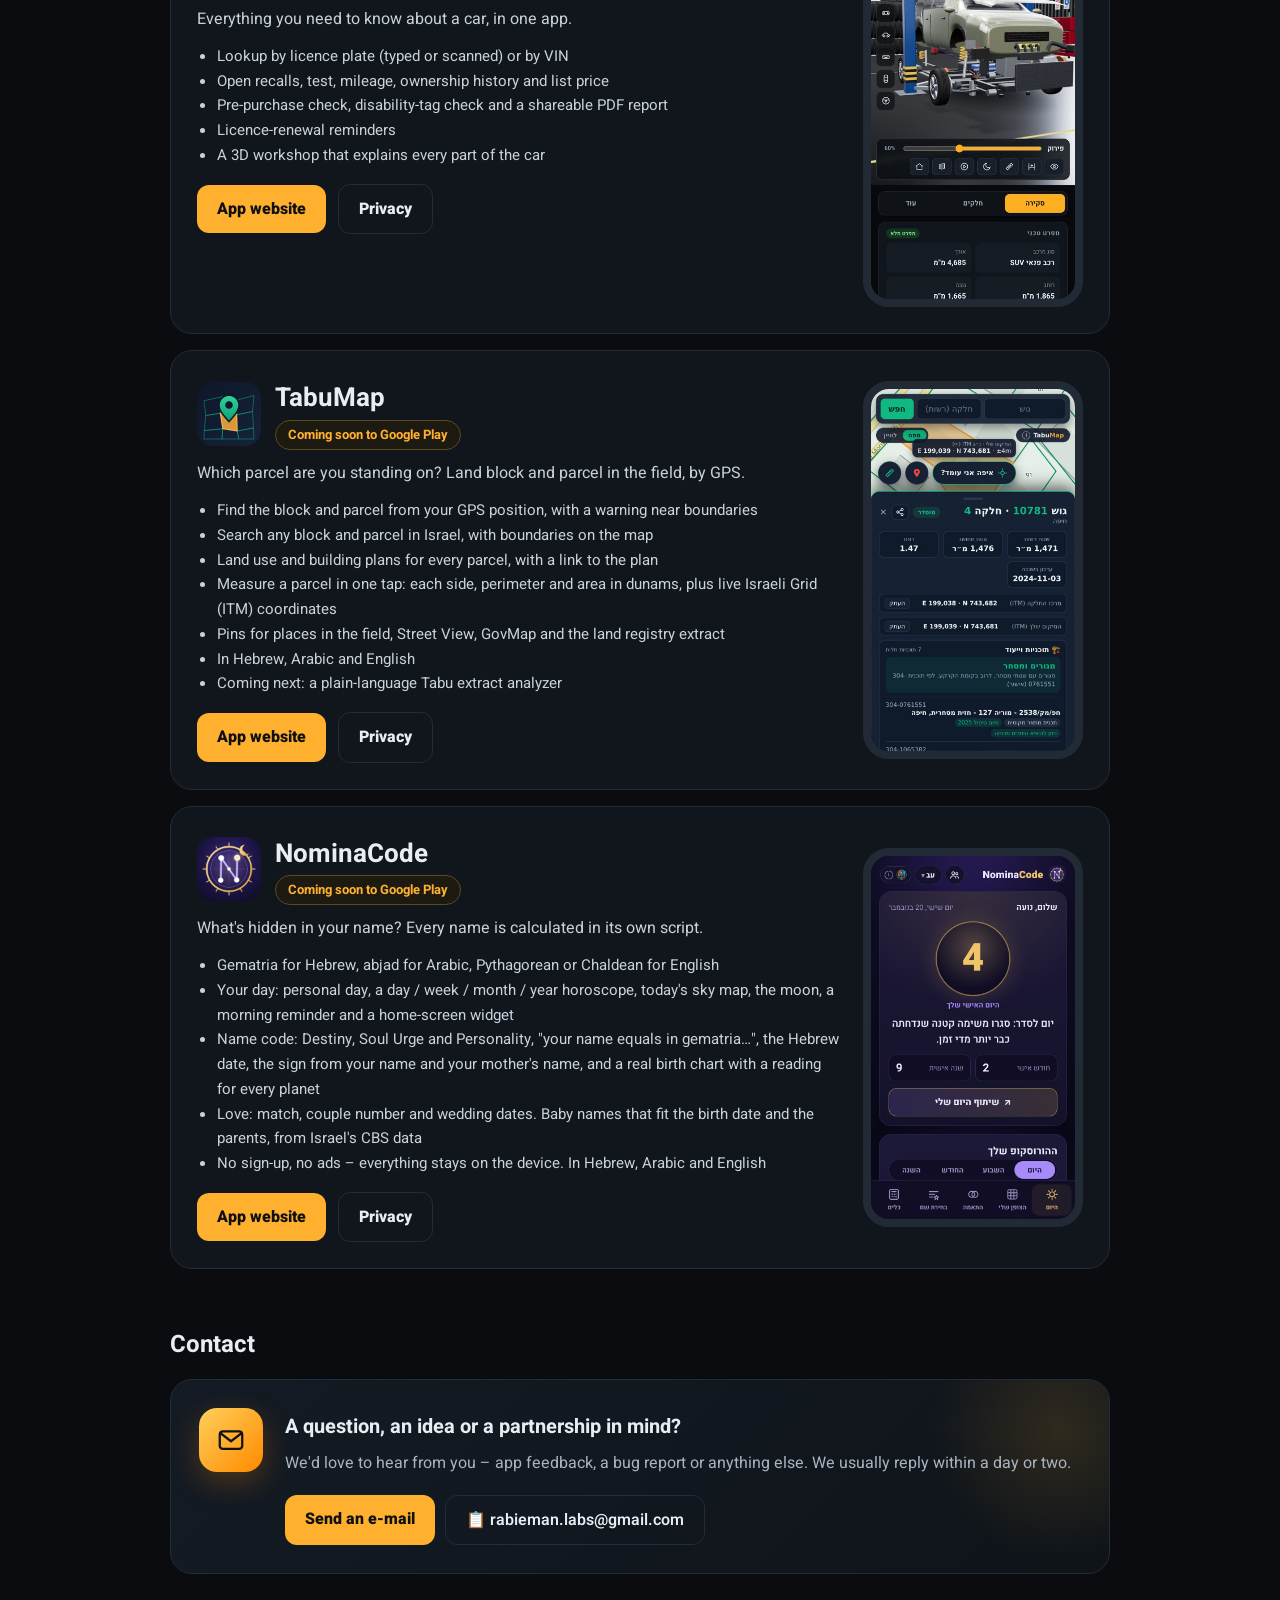
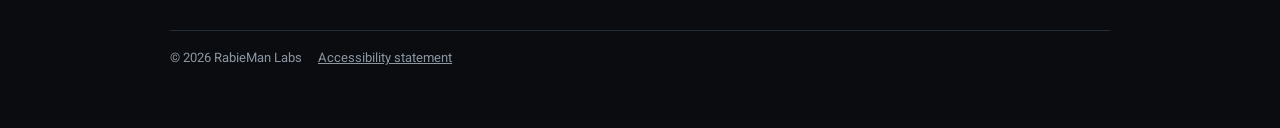
==== commit c2759e8e: "SEO: Organization JSON-LD, canonical, robots.txt and sitemap Adds Organization/WebSite structured da" ====
--- a/index.html
+++ b/index.html
@@ -19,6 +19,36 @@
 <meta name="twitter:description" content="Software engineering, cloud architecture, AI and UX/UI design – digital products in Hebrew, Arabic and English. Home of RechevLab, TabuMap and NominaCode.">
 <meta name="twitter:image" content="https://rabieman.github.io/img/og.jpg?v=2">
 <meta name="description" content="RabieMan Labs – software engineering, systems architecture, cloud and UX design, turned into practical apps in Hebrew, Arabic and English. Home of RechevLab, TabuMap and NominaCode.">
+<link rel="canonical" href="https://rabieman.github.io/">
+<script type="application/ld+json">
+{
+ "@context":"https://schema.org",
+ "@graph":[
+  {
+   "@type":"Organization",
+   "@id":"https://rabieman.github.io/#org",
+   "name":"RabieMan Labs",
+   "url":"https://rabieman.github.io/",
+   "logo":"https://rabieman.github.io/img/logo.png",
+   "image":"https://rabieman.github.io/img/og.jpg",
+   "description":"Software engineering, cloud architecture, AI and UX/UI design – digital products in Hebrew, Arabic and English.",
+   "email":"rabieman.labs@gmail.com",
+   "founder":{"@type":"Person","name":"Rabie Mansour"},
+   "areaServed":"IL",
+   "knowsLanguage":["he","ar","en"],
+   "sameAs":["https://github.com/RabieMan"]
+  },
+  {
+   "@type":"WebSite",
+   "@id":"https://rabieman.github.io/#website",
+   "url":"https://rabieman.github.io/",
+   "name":"RabieMan Labs",
+   "inLanguage":["he","ar","en"],
+   "publisher":{"@id":"https://rabieman.github.io/#org"}
+  }
+ ]
+}
+</script>
 <link rel="icon" href="img/favicon.png">
 <link rel="preconnect" href="https://fonts.googleapis.com">
 <link href="https://fonts.googleapis.com/css2?family=Heebo:wght@400;500;700;800;900&family=Cairo:wght@400;600;700;800;900&display=swap" rel="stylesheet">
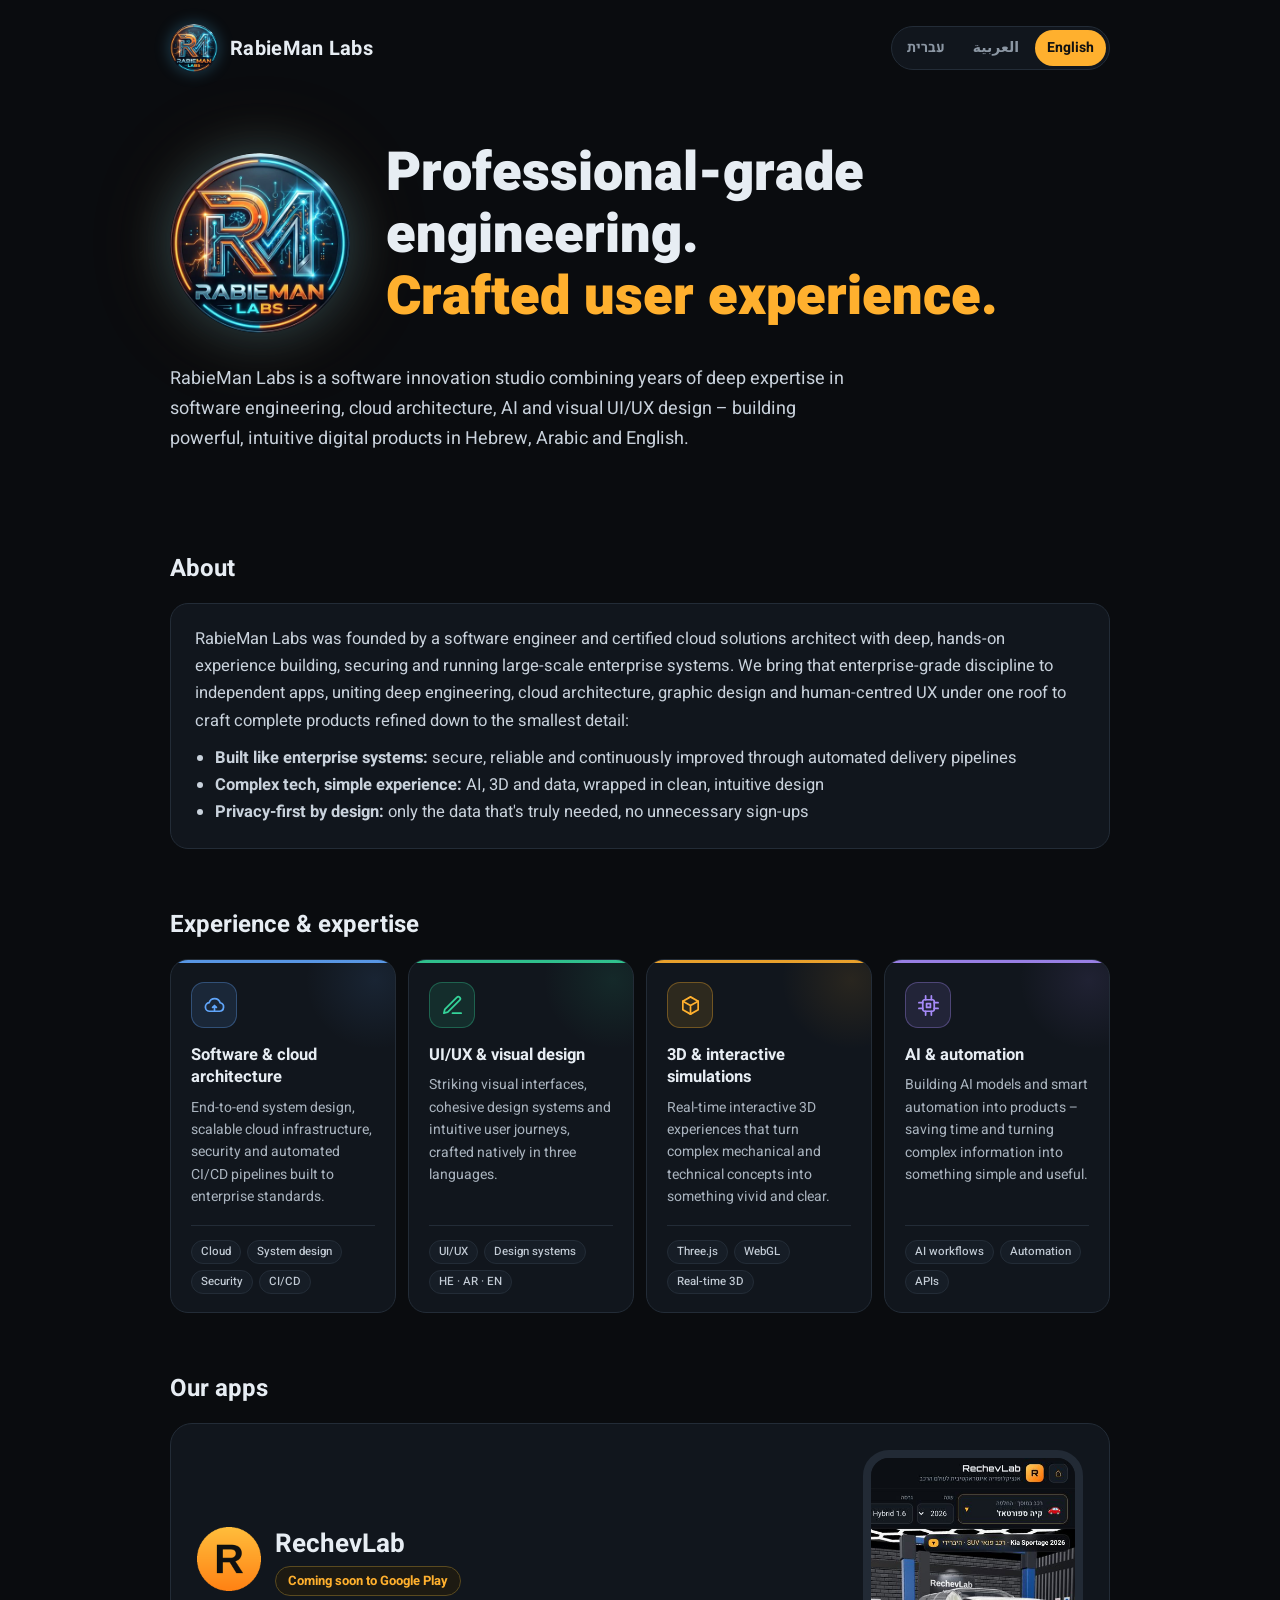
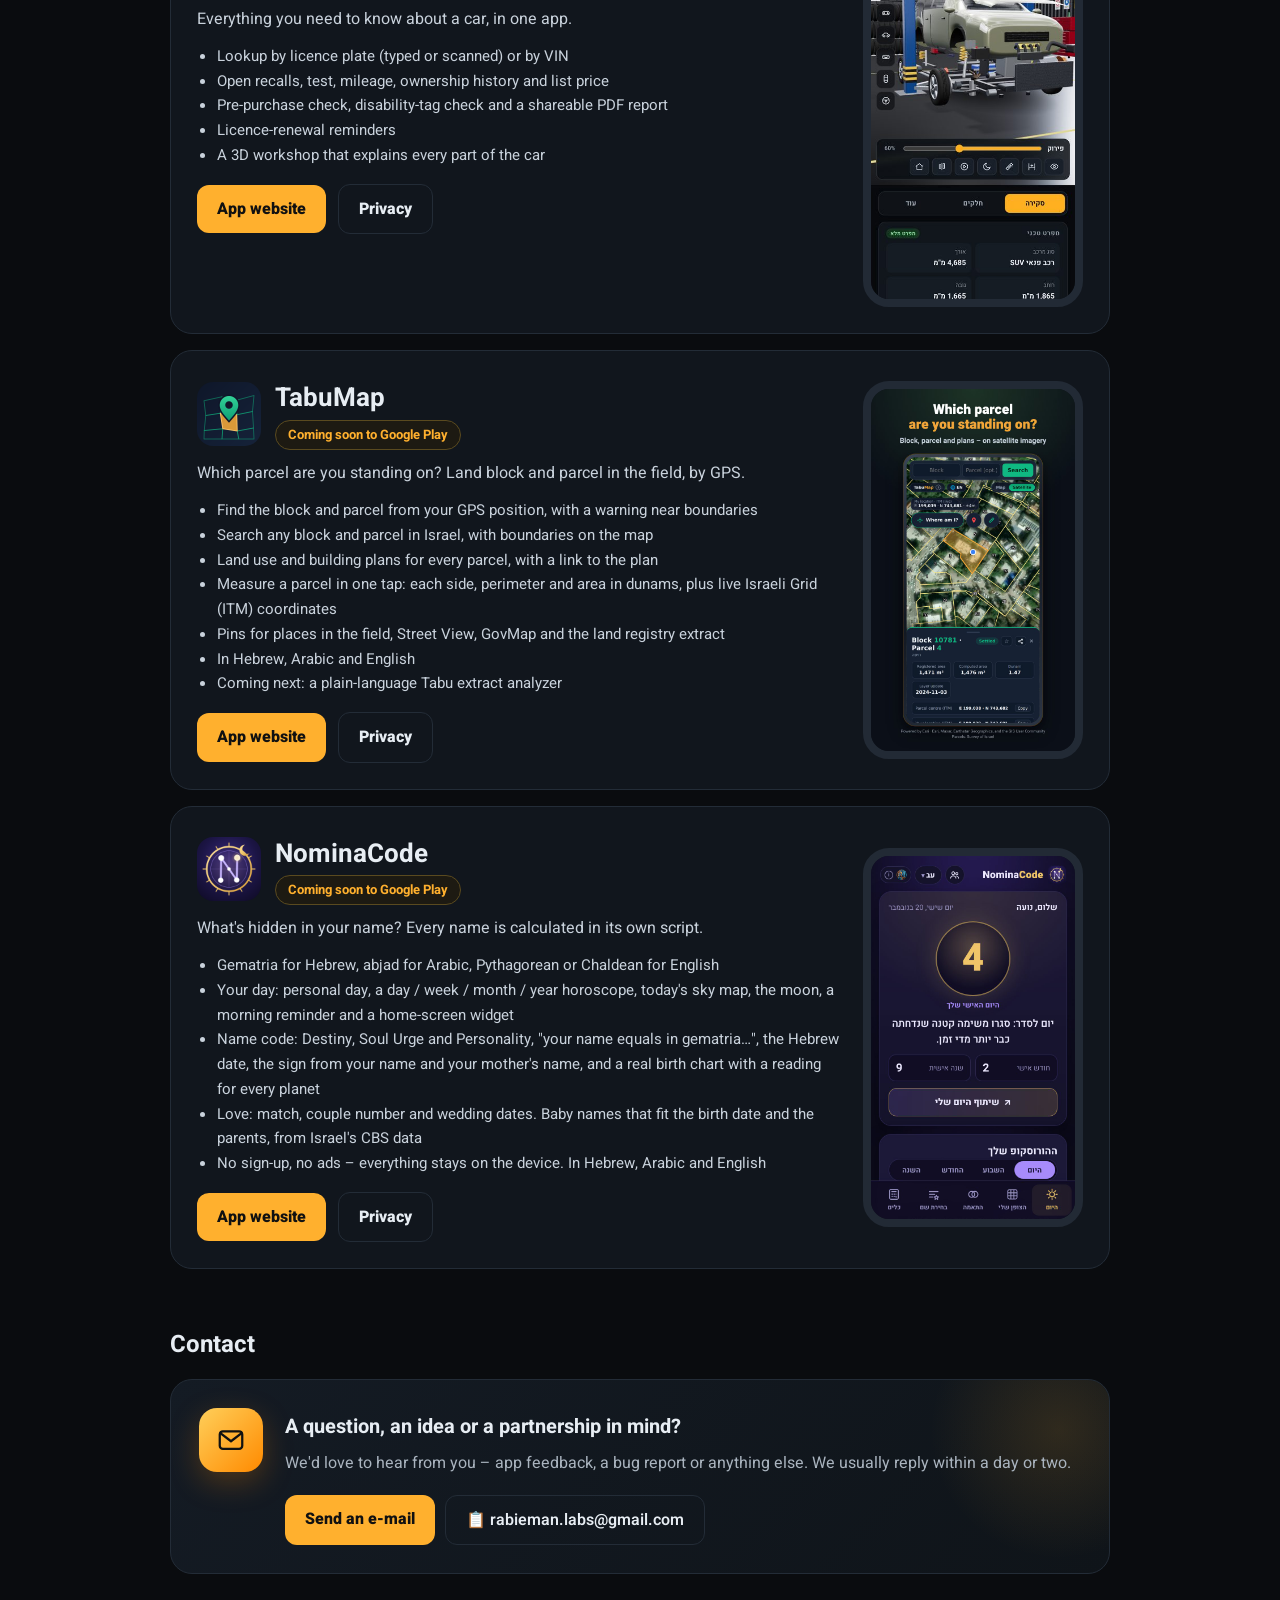
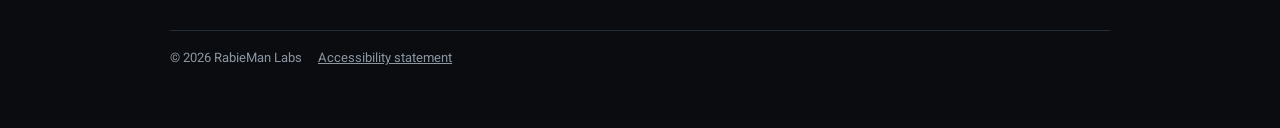
==== commit 9cb8daba: "TabuMap card: satellite hero image per language (he/ar/en) Co-Authored-By: Claude Opus 5.5 <noreply@" ====
--- a/index.html
+++ b/index.html
@@ -213,7 +213,7 @@
   <a class="btn" href="https://rabieman.github.io/tabumap-site/"><span data-l="he">לאתר האפליקציה</span><span data-l="ar">موقع التطبيق</span><span data-l="en">App website</span></a>
   <a class="btn ghost" href="https://rabieman.github.io/tabumap-site/privacy.html"><span data-l="he">פרטיות</span><span data-l="ar">الخصوصية</span><span data-l="en">Privacy</span></a>
  </div>
- <img class="shot" src="img/tabumap-shot.jpg?v=4" alt="TabuMap">
+ <img class="shot" data-l="he" src="img/tabumap-shot-he.jpg?v=5" alt="TabuMap"><img class="shot" data-l="ar" src="img/tabumap-shot-ar.jpg?v=5" alt="TabuMap"><img class="shot" data-l="en" src="img/tabumap-shot-en.jpg?v=5" alt="TabuMap">
 </article>
 
 <article class="app">
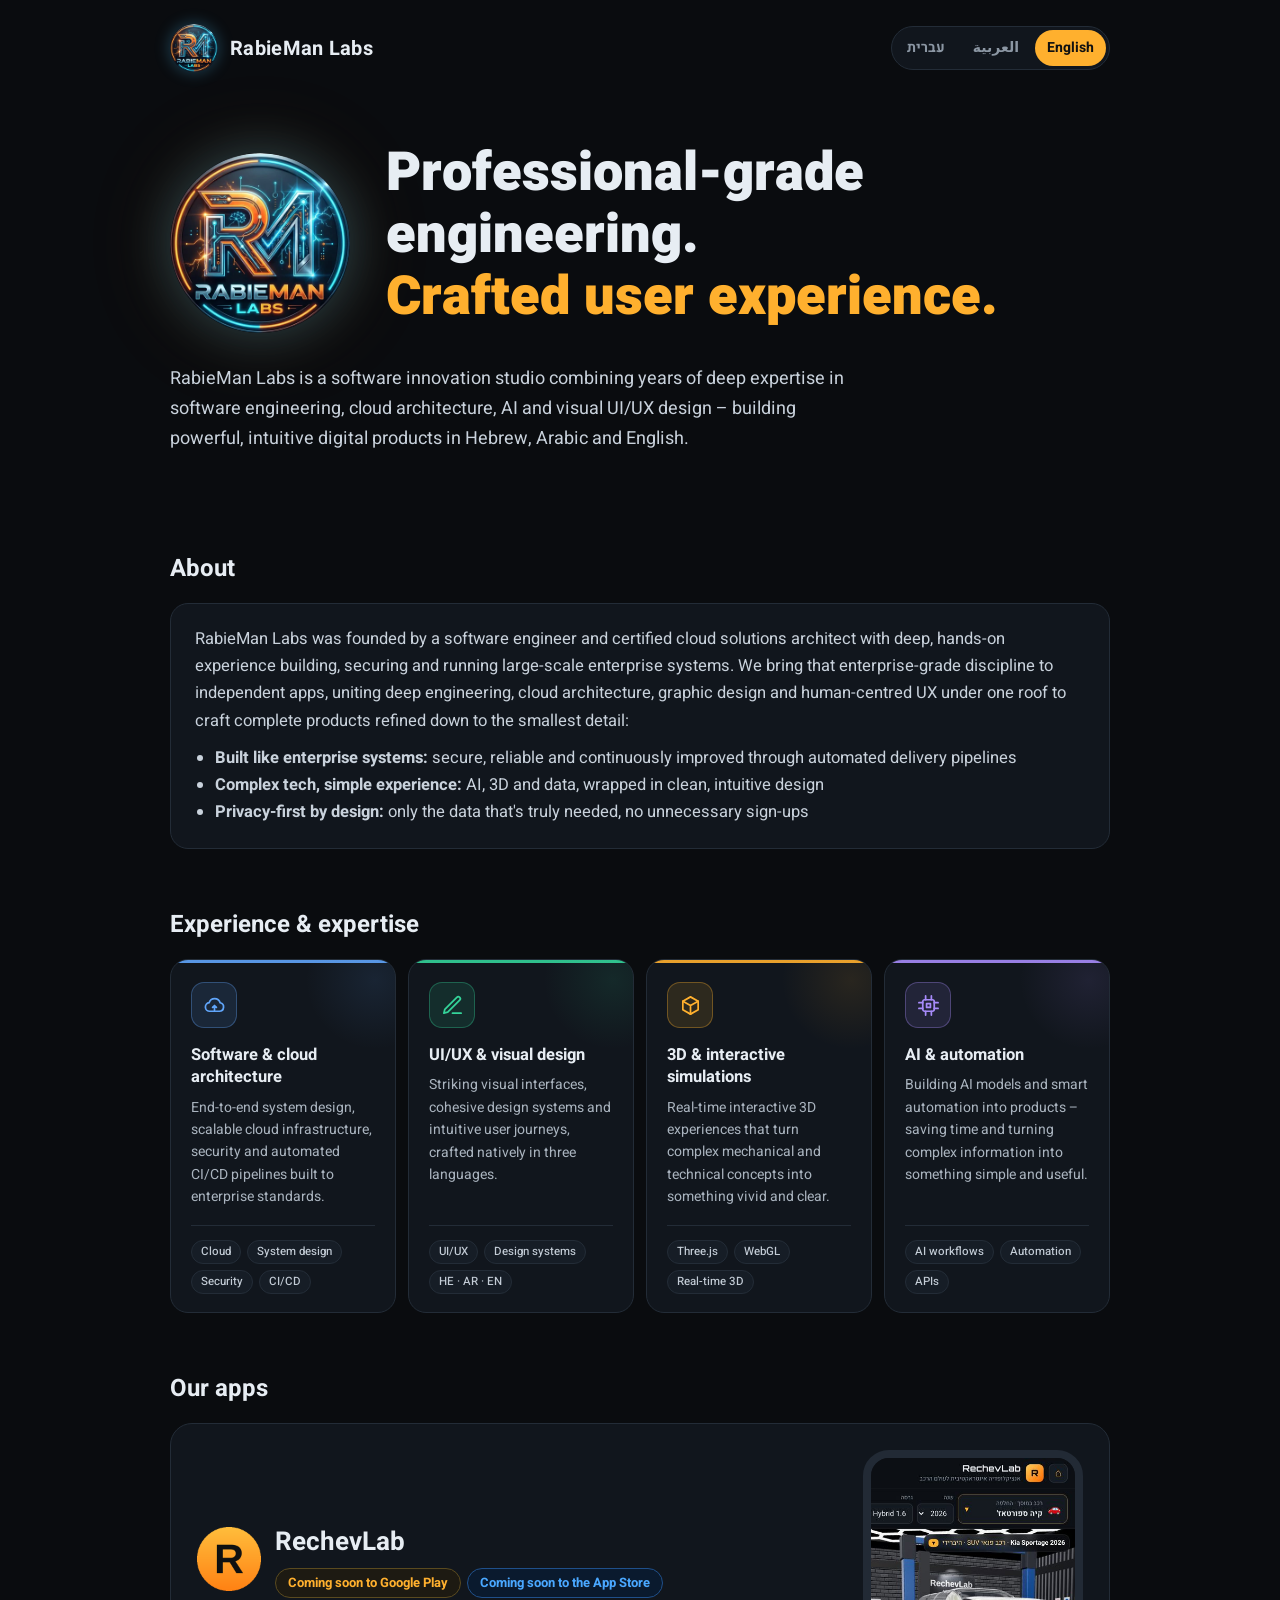
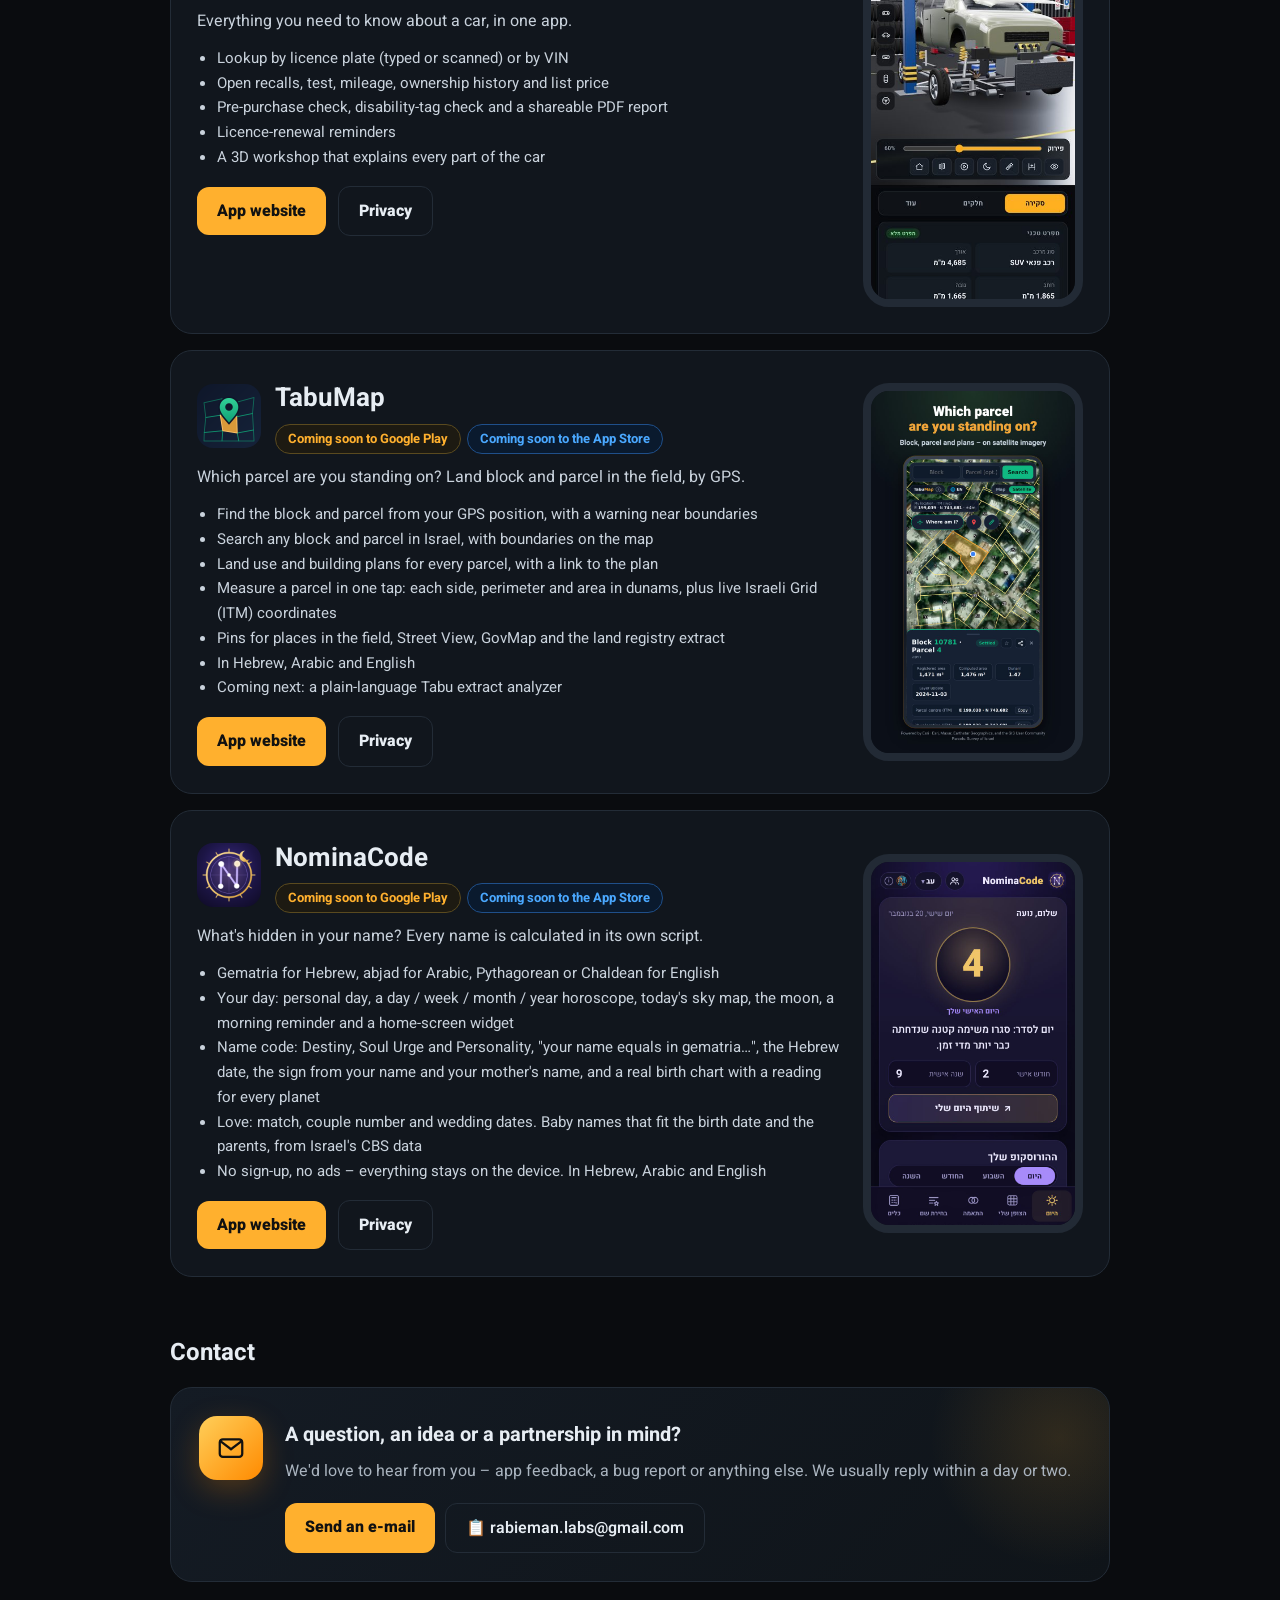
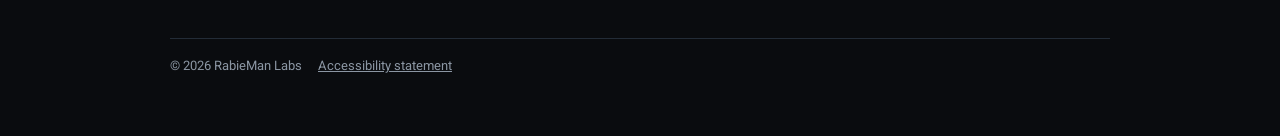
==== commit 7255029e: "App cards: add 'Coming soon to the App Store' tag (he/ar/en) Co-Authored-By: Claude Opus 5.5 <norepl" ====
--- a/index.html
+++ b/index.html
@@ -98,6 +98,7 @@
 .app .shot{width:100%;border-radius:26px;border:8px solid #222a35}
 .app+.app{margin-top:16px}
 .app .tag.dev{background:#0f2219;border-color:#1f5a43;color:#34d399}
+.app .tag.ios{background:#0a1a2e;border-color:#1f4f8a;color:#4aa8ff;margin-inline-start:6px;margin-top:4px}
 .lab{display:flex;gap:18px;align-items:center;margin-top:14px;background:linear-gradient(135deg,#121823,#0e1217);border:1px dashed #33404d;border-radius:20px;padding:20px 22px}
 .lab .li{flex:none;width:58px;height:58px;border-radius:16px;display:grid;place-items:center;font-size:28px;background:linear-gradient(135deg,#60a5fa,#7c3aed)}
 .lab h3{margin:0 0 4px;font-size:18px}
@@ -188,7 +189,7 @@
 <h2 data-l="en">Our apps</h2>
 <article class="app">
  <div>
-  <div class="top"><img src="img/rechevlab.png" alt=""><div><h3>RechevLab</h3><span class="tag" data-l="he">בקרוב ב-Google Play</span><span class="tag" data-l="ar">قريبًا على Google Play</span><span class="tag" data-l="en">Coming soon to Google Play</span></div></div>
+  <div class="top"><img src="img/rechevlab.png" alt=""><div><h3>RechevLab</h3><span class="tag" data-l="he">בקרוב ב-Google Play</span><span class="tag" data-l="ar">قريبًا على Google Play</span><span class="tag" data-l="en">Coming soon to Google Play</span><span class="tag ios" data-l="he">בקרוב ב-App Store</span><span class="tag ios" data-l="ar">قريبًا على App Store</span><span class="tag ios" data-l="en">Coming soon to the App Store</span></div></div>
   <p data-l="he">כל מה שצריך לדעת על רכב, באפליקציה אחת.</p>
   <p data-l="ar">كل ما تحتاج معرفته عن السيارة، في تطبيق واحد.</p>
   <p data-l="en">Everything you need to know about a car, in one app.</p>
@@ -203,7 +204,7 @@
 
 <article class="app">
  <div>
-  <div class="top"><img src="img/tabumap.png" alt=""><div><h3>TabuMap</h3><span class="tag" data-l="he">בקרוב ב-Google Play</span><span class="tag" data-l="ar">قريباً على Google Play</span><span class="tag" data-l="en">Coming soon to Google Play</span></div></div>
+  <div class="top"><img src="img/tabumap.png" alt=""><div><h3>TabuMap</h3><span class="tag" data-l="he">בקרוב ב-Google Play</span><span class="tag" data-l="ar">قريباً على Google Play</span><span class="tag" data-l="en">Coming soon to Google Play</span><span class="tag ios" data-l="he">בקרוב ב-App Store</span><span class="tag ios" data-l="ar">قريبًا على App Store</span><span class="tag ios" data-l="en">Coming soon to the App Store</span></div></div>
   <p data-l="he">על איזו חלקה אתם עומדים? גוש וחלקה בשטח, לפי GPS.</p>
   <p data-l="ar">على أي قسيمة تقف؟ الحوض والقسيمة في الميدان، حسب الـ GPS.</p>
   <p data-l="en">Which parcel are you standing on? Land block and parcel in the field, by GPS.</p>
@@ -218,7 +219,7 @@
 
 <article class="app">
  <div>
-  <div class="top"><img src="img/nominacode.png" alt=""><div><h3>NominaCode</h3><span class="tag" data-l="he">בקרוב ב-Google Play</span><span class="tag" data-l="ar">قريبًا على Google Play</span><span class="tag" data-l="en">Coming soon to Google Play</span></div></div>
+  <div class="top"><img src="img/nominacode.png" alt=""><div><h3>NominaCode</h3><span class="tag" data-l="he">בקרוב ב-Google Play</span><span class="tag" data-l="ar">قريبًا على Google Play</span><span class="tag" data-l="en">Coming soon to Google Play</span><span class="tag ios" data-l="he">בקרוב ב-App Store</span><span class="tag ios" data-l="ar">قريبًا على App Store</span><span class="tag ios" data-l="en">Coming soon to the App Store</span></div></div>
   <p data-l="he">מה מסתתר בשם שלך? צופן השם – כל שם מחושב בכתב שלו.</p>
   <p data-l="ar">ماذا يخفي اسمك؟ شفرة الاسم – كل اسم يُحسب بأبجديته.</p>
   <p data-l="en">What's hidden in your name? Every name is calculated in its own script.</p>
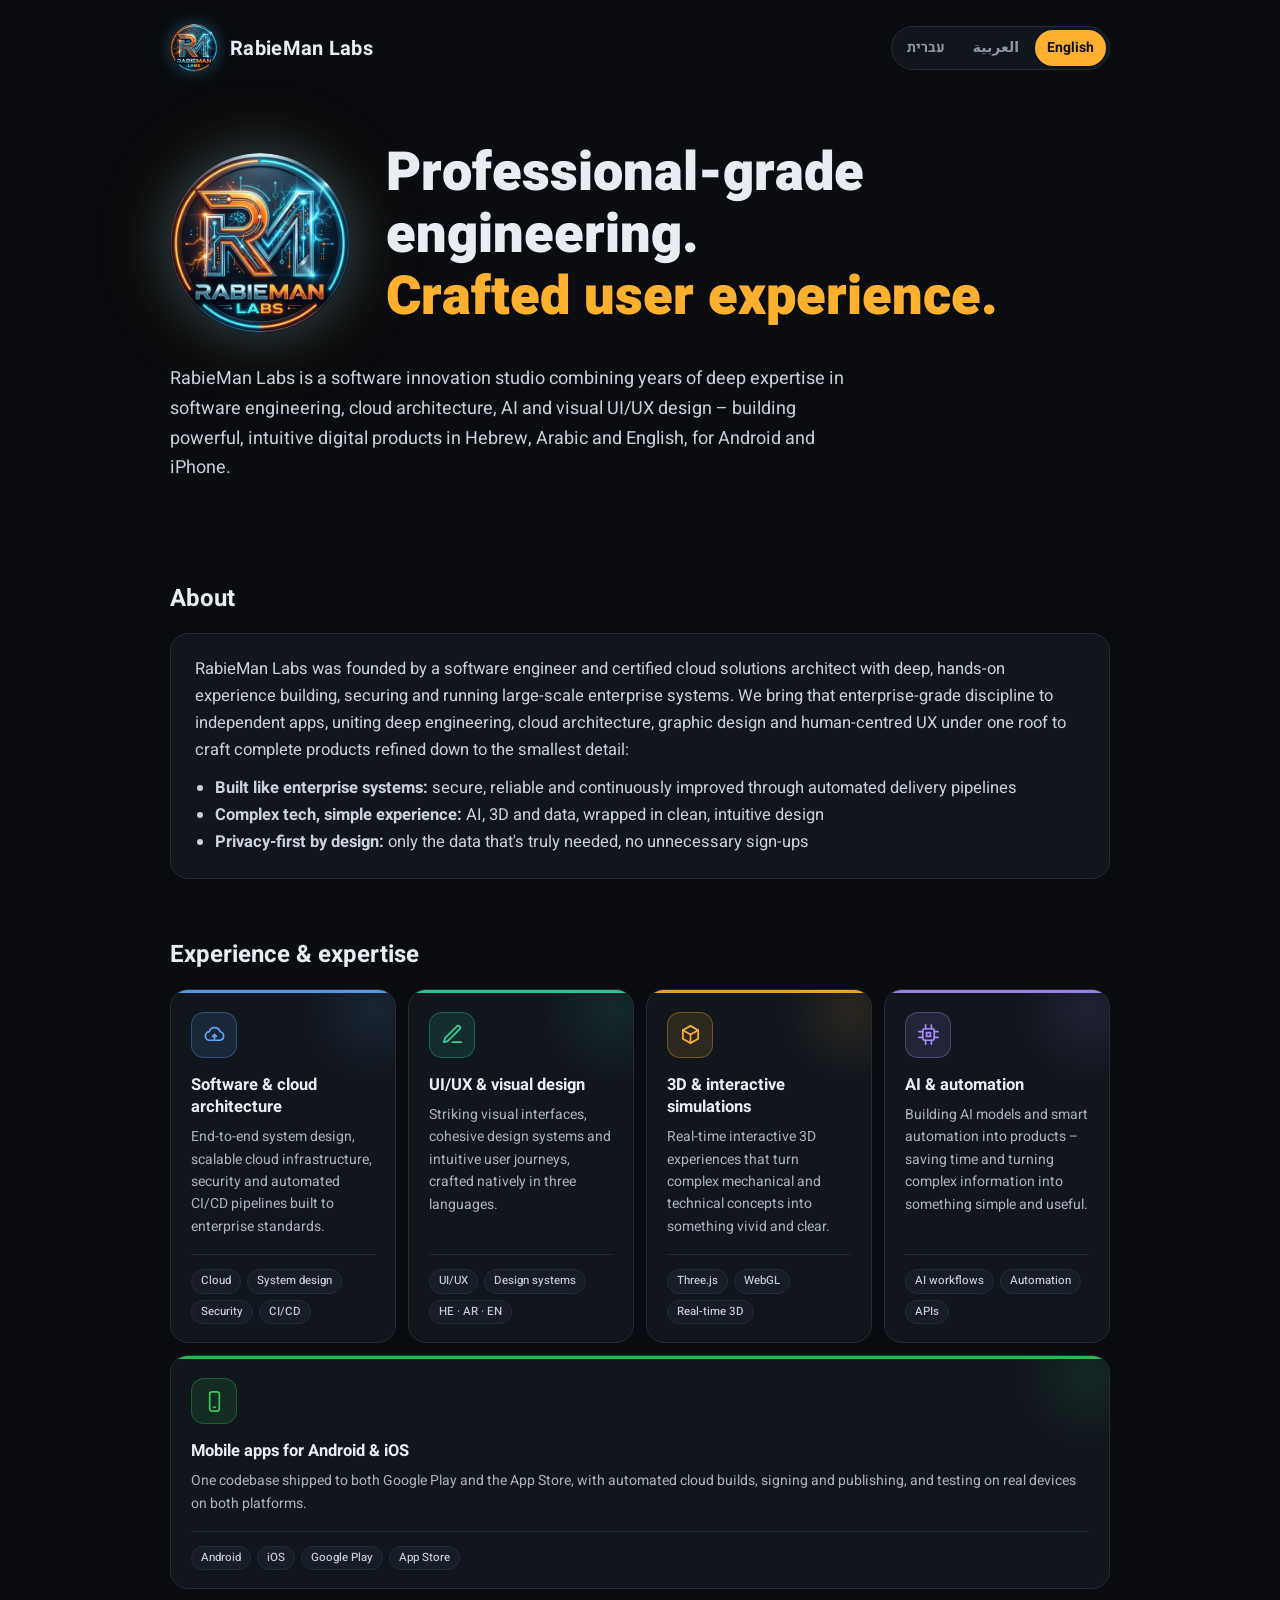
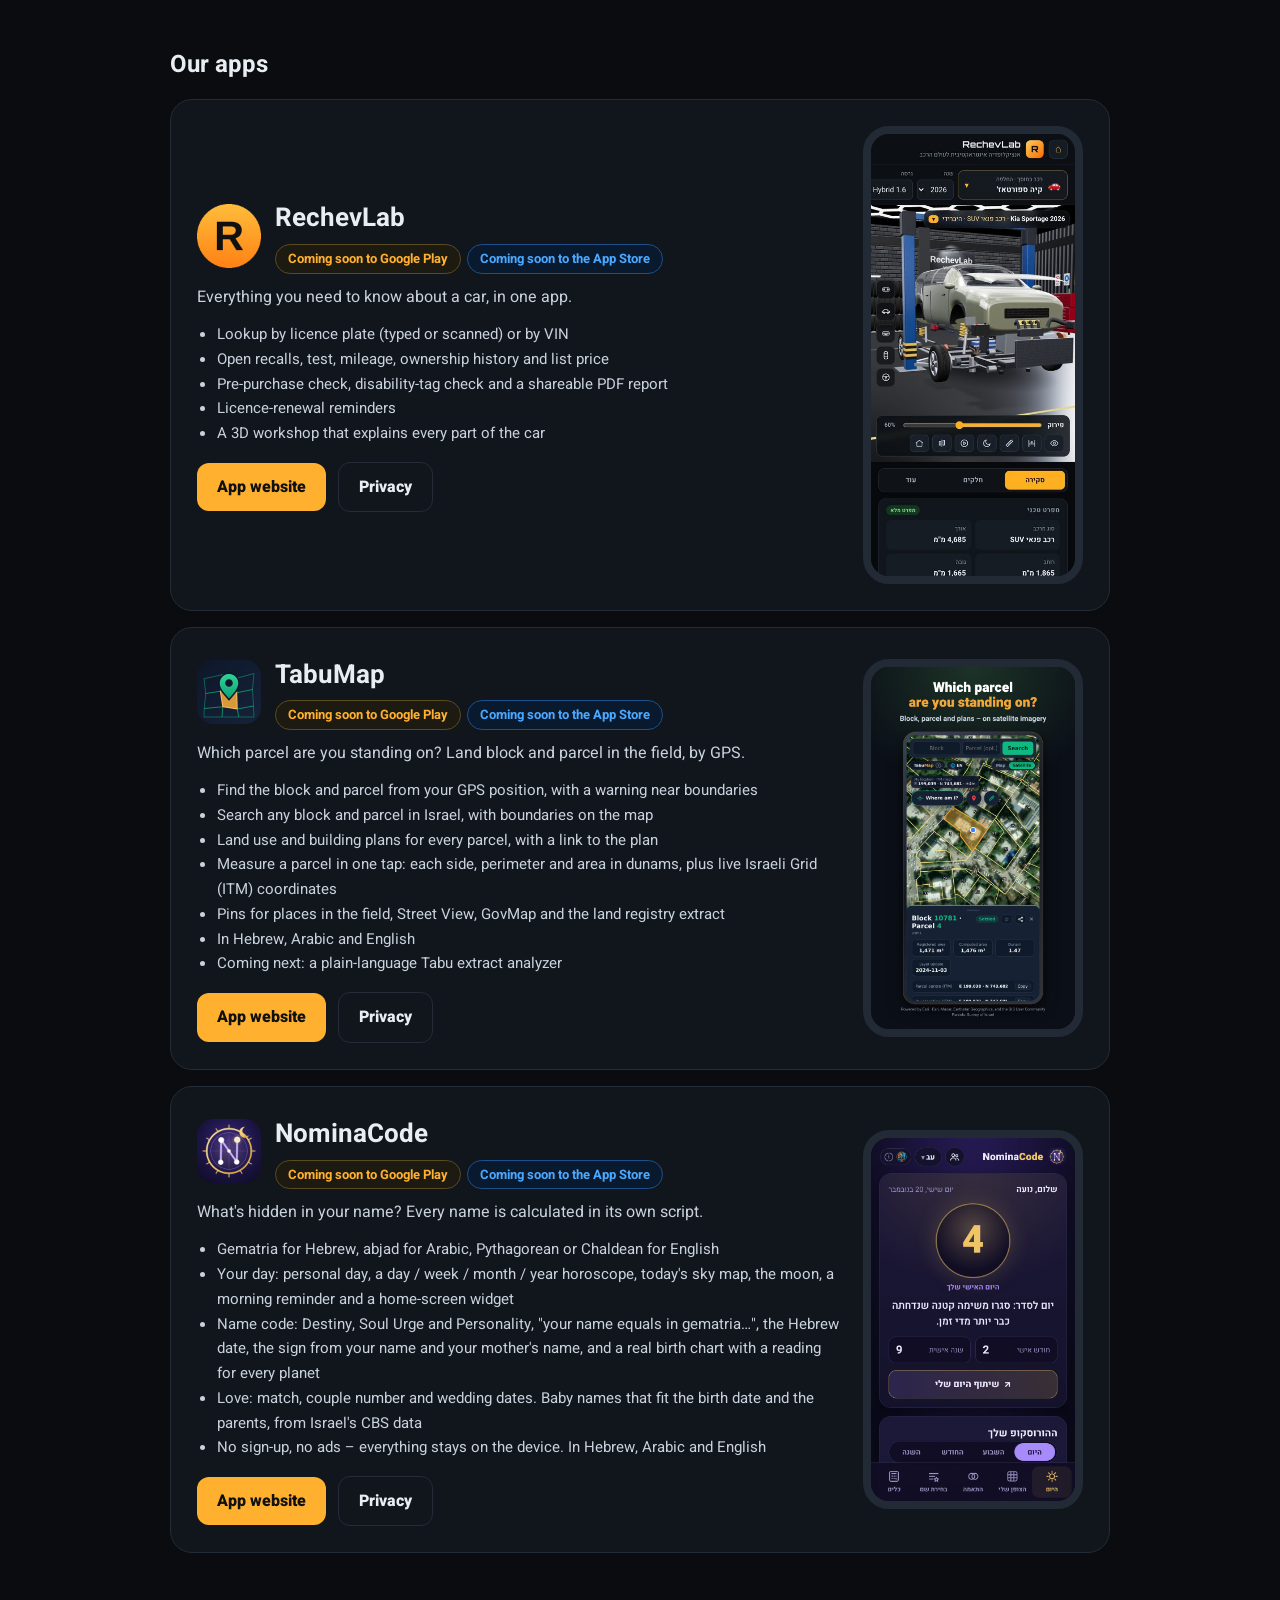
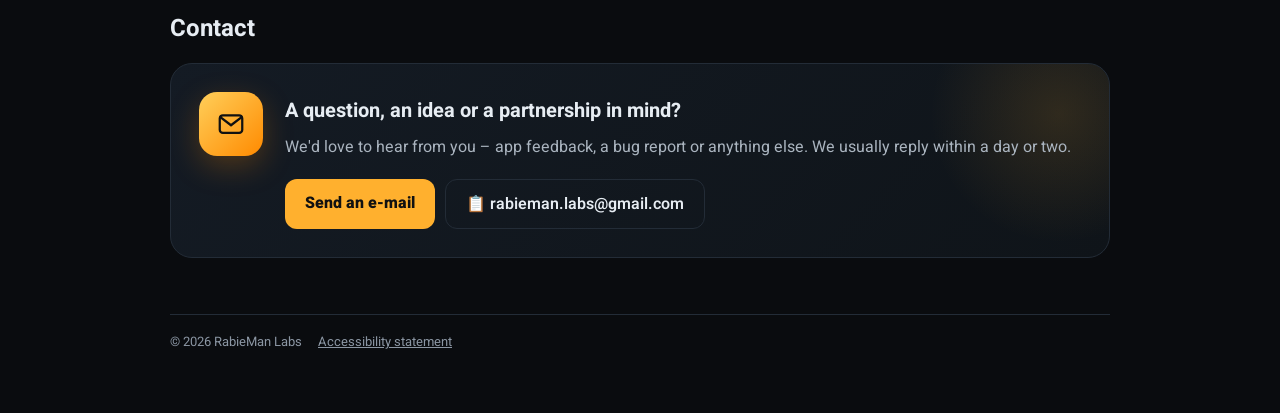
==== commit c5b3e2d0: "Home: apps for Android and iPhone (intro, Mobile apps card, meta descriptions) in he/ar/en Co-Author" ====
--- a/index.html
+++ b/index.html
@@ -7,7 +7,7 @@
 <meta property="og:type" content="website">
 <meta property="og:site_name" content="RabieMan Labs">
 <meta property="og:title" content="RabieMan Labs – Professional-grade engineering. Crafted user experience.">
-<meta property="og:description" content="Software engineering, cloud architecture, AI and UX/UI design – digital products in Hebrew, Arabic and English. Home of RechevLab, TabuMap and NominaCode.">
+<meta property="og:description" content="Software engineering, cloud architecture, AI and UX/UI design – digital products in Hebrew, Arabic and English, for Android and iPhone. Home of RechevLab, TabuMap and NominaCode.">
 <meta property="og:url" content="https://rabieman.github.io/">
 <meta property="og:image" content="https://rabieman.github.io/img/og.jpg?v=2">
 <meta property="og:image:width" content="1200">
@@ -16,9 +16,9 @@
 <meta property="og:locale" content="en_US">
 <meta name="twitter:card" content="summary_large_image">
 <meta name="twitter:title" content="RabieMan Labs – Professional-grade engineering. Crafted user experience.">
-<meta name="twitter:description" content="Software engineering, cloud architecture, AI and UX/UI design – digital products in Hebrew, Arabic and English. Home of RechevLab, TabuMap and NominaCode.">
+<meta name="twitter:description" content="Software engineering, cloud architecture, AI and UX/UI design – digital products in Hebrew, Arabic and English, for Android and iPhone. Home of RechevLab, TabuMap and NominaCode.">
 <meta name="twitter:image" content="https://rabieman.github.io/img/og.jpg?v=2">
-<meta name="description" content="RabieMan Labs – software engineering, systems architecture, cloud and UX design, turned into practical apps in Hebrew, Arabic and English. Home of RechevLab, TabuMap and NominaCode.">
+<meta name="description" content="RabieMan Labs – software engineering, systems architecture, cloud and UX design, turned into practical apps in Hebrew, Arabic and English, for Android and iPhone. Home of RechevLab, TabuMap and NominaCode.">
 <link rel="canonical" href="https://rabieman.github.io/">
 <script type="application/ld+json">
 {
@@ -31,7 +31,7 @@
    "url":"https://rabieman.github.io/",
    "logo":"https://rabieman.github.io/img/logo.png",
    "image":"https://rabieman.github.io/img/og.jpg",
-   "description":"Software engineering, cloud architecture, AI and UX/UI design – digital products in Hebrew, Arabic and English.",
+   "description":"Software engineering, cloud architecture, AI and UX/UI design – digital products in Hebrew, Arabic and English, for Android and iPhone.",
    "email":"rabieman.labs@gmail.com",
    "founder":{"@type":"Person","name":"Rabie Mansour"},
    "areaServed":"IL",
@@ -75,7 +75,7 @@
 h2{font-size:24px;margin:56px 0 14px}
 .about{background:var(--card);border:1px solid var(--line);border-radius:18px;padding:22px 24px;color:#c9d2dc;font-size:16.5px}
 .about ul{margin:10px 0 0;padding-inline-start:20px}
-.caps{display:grid;grid-template-columns:repeat(4,1fr);gap:12px}
+.caps{display:grid;grid-template-columns:repeat(4,1fr);gap:12px}.cap.wide{grid-column:1/-1}
 .cap{background:var(--card);border:1px solid var(--line);border-radius:18px;padding:22px 20px 18px;position:relative;overflow:hidden;display:flex;flex-direction:column;transition:border-color .25s,transform .25s}
 .cap:before{content:"";position:absolute;top:0;left:0;right:0;height:3px;background:var(--c);opacity:.9}
 .cap:after{content:"";position:absolute;inset-inline-end:-50px;top:-50px;width:140px;height:140px;border-radius:50%;background:radial-gradient(var(--c),transparent 70%);opacity:.10;pointer-events:none}
@@ -139,9 +139,9 @@
  <h1 data-l="en">Professional-grade engineering.<br><span>Crafted user experience.</span></h1>
  </div>
  </div>
- <p data-l="he">RabieMan Labs היא מעבדת פיתוח וחדשנות המשלבת ניסיון רב-שנים בהנדסת תוכנה, ארכיטקטורת מערכות וענן, בינה מלאכותית ועיצוב חוויית משתמש (UI/UX) – ליצירת מוצרים דיגיטליים חכמים, מרהיבים ונגישים בעברית, בערבית ובאנגלית.</p>
- <p data-l="ar">RabieMan Labs استوديو لتطوير البرمجيات والابتكار يجمع بين سنوات طويلة من الخبرة في هندسة البرمجيات، بنية الأنظمة والسحابة، الذكاء الاصطناعي، وتصميم واجهات وتجربة المستخدم (UI/UX) – لابتكار منتجات رقمية ذكية ومتقنة بالعربية والعبرية والإنجليزية.</p>
- <p data-l="en">RabieMan Labs is a software innovation studio combining years of deep expertise in software engineering, cloud architecture, AI and visual UI/UX design – building powerful, intuitive digital products in Hebrew, Arabic and English.</p>
+ <p data-l="he">RabieMan Labs היא מעבדת פיתוח וחדשנות המשלבת ניסיון רב-שנים בהנדסת תוכנה, ארכיטקטורת מערכות וענן, בינה מלאכותית ועיצוב חוויית משתמש (UI/UX) – ליצירת מוצרים דיגיטליים חכמים, מרהיבים ונגישים בעברית, בערבית ובאנגלית, לאנדרואיד ולאייפון.</p>
+ <p data-l="ar">RabieMan Labs استوديو لتطوير البرمجيات والابتكار يجمع بين سنوات طويلة من الخبرة في هندسة البرمجيات، بنية الأنظمة والسحابة، الذكاء الاصطناعي، وتصميم واجهات وتجربة المستخدم (UI/UX) – لابتكار منتجات رقمية ذكية ومتقنة بالعربية والعبرية والإنجليزية، لأجهزة Android وiPhone.</p>
+ <p data-l="en">RabieMan Labs is a software innovation studio combining years of deep expertise in software engineering, cloud architecture, AI and visual UI/UX design – building powerful, intuitive digital products in Hebrew, Arabic and English, for Android and iPhone.</p>
 </section>
 
 <h2 data-l="he">אודות</h2>
@@ -182,6 +182,10 @@
   <b data-l="he">בינה מלאכותית ואוטומציה</b><b data-l="ar">الذكاء الاصطناعي والأتمتة</b><b data-l="en">AI &amp; automation</b>
   <p data-l="he">שילוב מודלי AI ואוטומציות חכמות בתוך המוצרים, כדי לחסוך זמן ולהפוך מידע מורכב לפשוט ושימושי.</p><p data-l="ar">دمج نماذج الذكاء الاصطناعي والأتمتة الذكية داخل المنتجات لتوفير الوقت وتحويل المعلومات المعقدة إلى بسيطة ومفيدة.</p><p data-l="en">Building AI models and smart automation into products – saving time and turning complex information into something simple and useful.</p>
   <div class="tags" dir="ltr"><span>AI workflows</span><span>Automation</span><span>APIs</span></div></div>
+ <div class="cap wide" style="--c:#34c759"><i aria-hidden="true"><svg viewBox="0 0 24 24" fill="none" stroke="currentColor" stroke-width="1.8" stroke-linecap="round" stroke-linejoin="round"><rect x="7" y="2" width="10" height="20" rx="2.5"/><path d="M11 18h2"/></svg></i>
+  <b data-l="he">אפליקציות מובייל ל-<bdi dir="ltr">Android</bdi> ול-<bdi dir="ltr">iOS</bdi></b><b data-l="ar">تطبيقات الهاتف لـ <bdi dir="ltr">Android</bdi> و<bdi dir="ltr">iOS</bdi></b><b data-l="en">Mobile apps for Android &amp; iOS</b>
+  <p data-l="he">בסיס קוד אחד שמופץ גם ב-<bdi dir="ltr">Google Play</bdi> וגם ב-<bdi dir="ltr">App Store</bdi>, עם בנייה, חתימה ופרסום אוטומטיים בענן, ובדיקות על מכשירים אמיתיים בשתי הפלטפורמות.</p><p data-l="ar">قاعدة برمجية واحدة تُنشر على <bdi dir="ltr">Google Play</bdi> و<bdi dir="ltr">App Store</bdi> معًا، مع بناء وتوقيع ونشر مؤتمت في السحابة، واختبارات على أجهزة حقيقية في المنصتين.</p><p data-l="en">One codebase shipped to both Google Play and the App Store, with automated cloud builds, signing and publishing, and testing on real devices on both platforms.</p>
+  <div class="tags" dir="ltr"><span>Android</span><span>iOS</span><span>Google Play</span><span>App Store</span></div></div>
 </div>
 
 <h2 data-l="he">האפליקציות שלנו</h2>
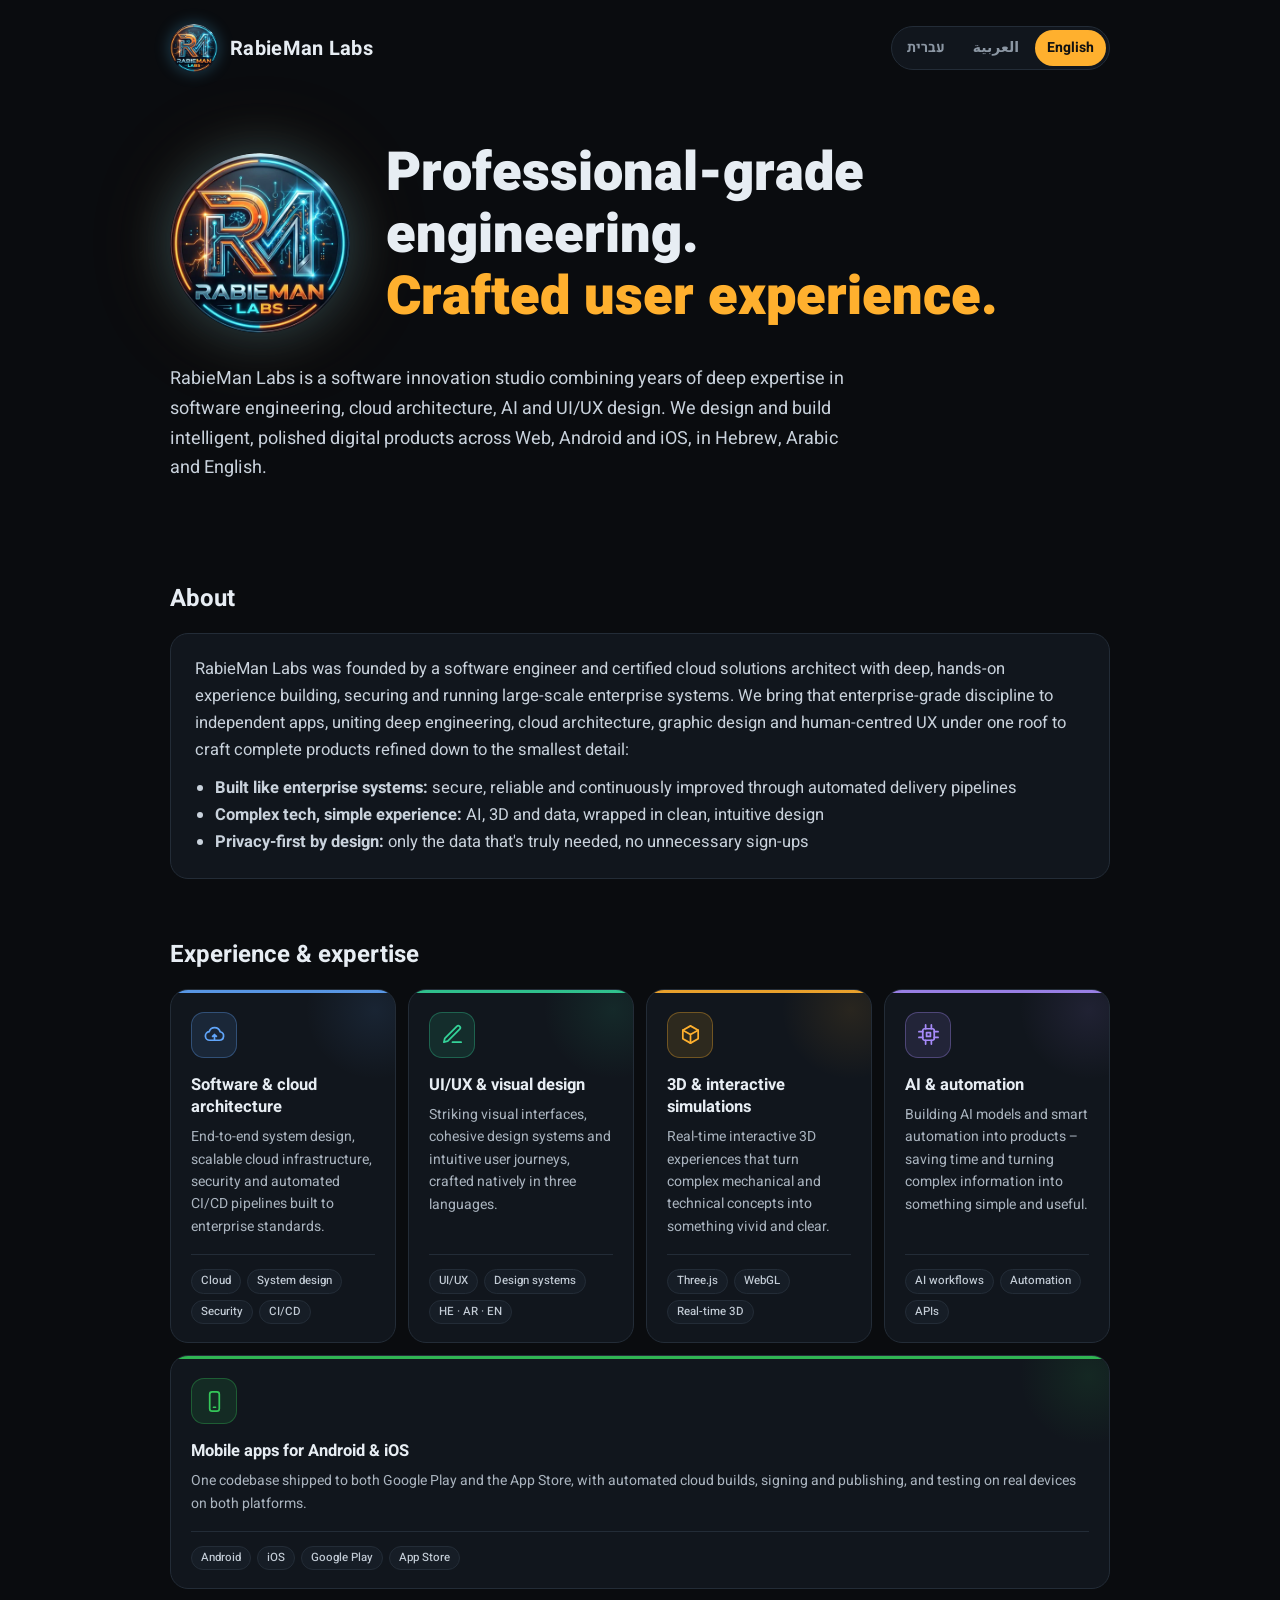
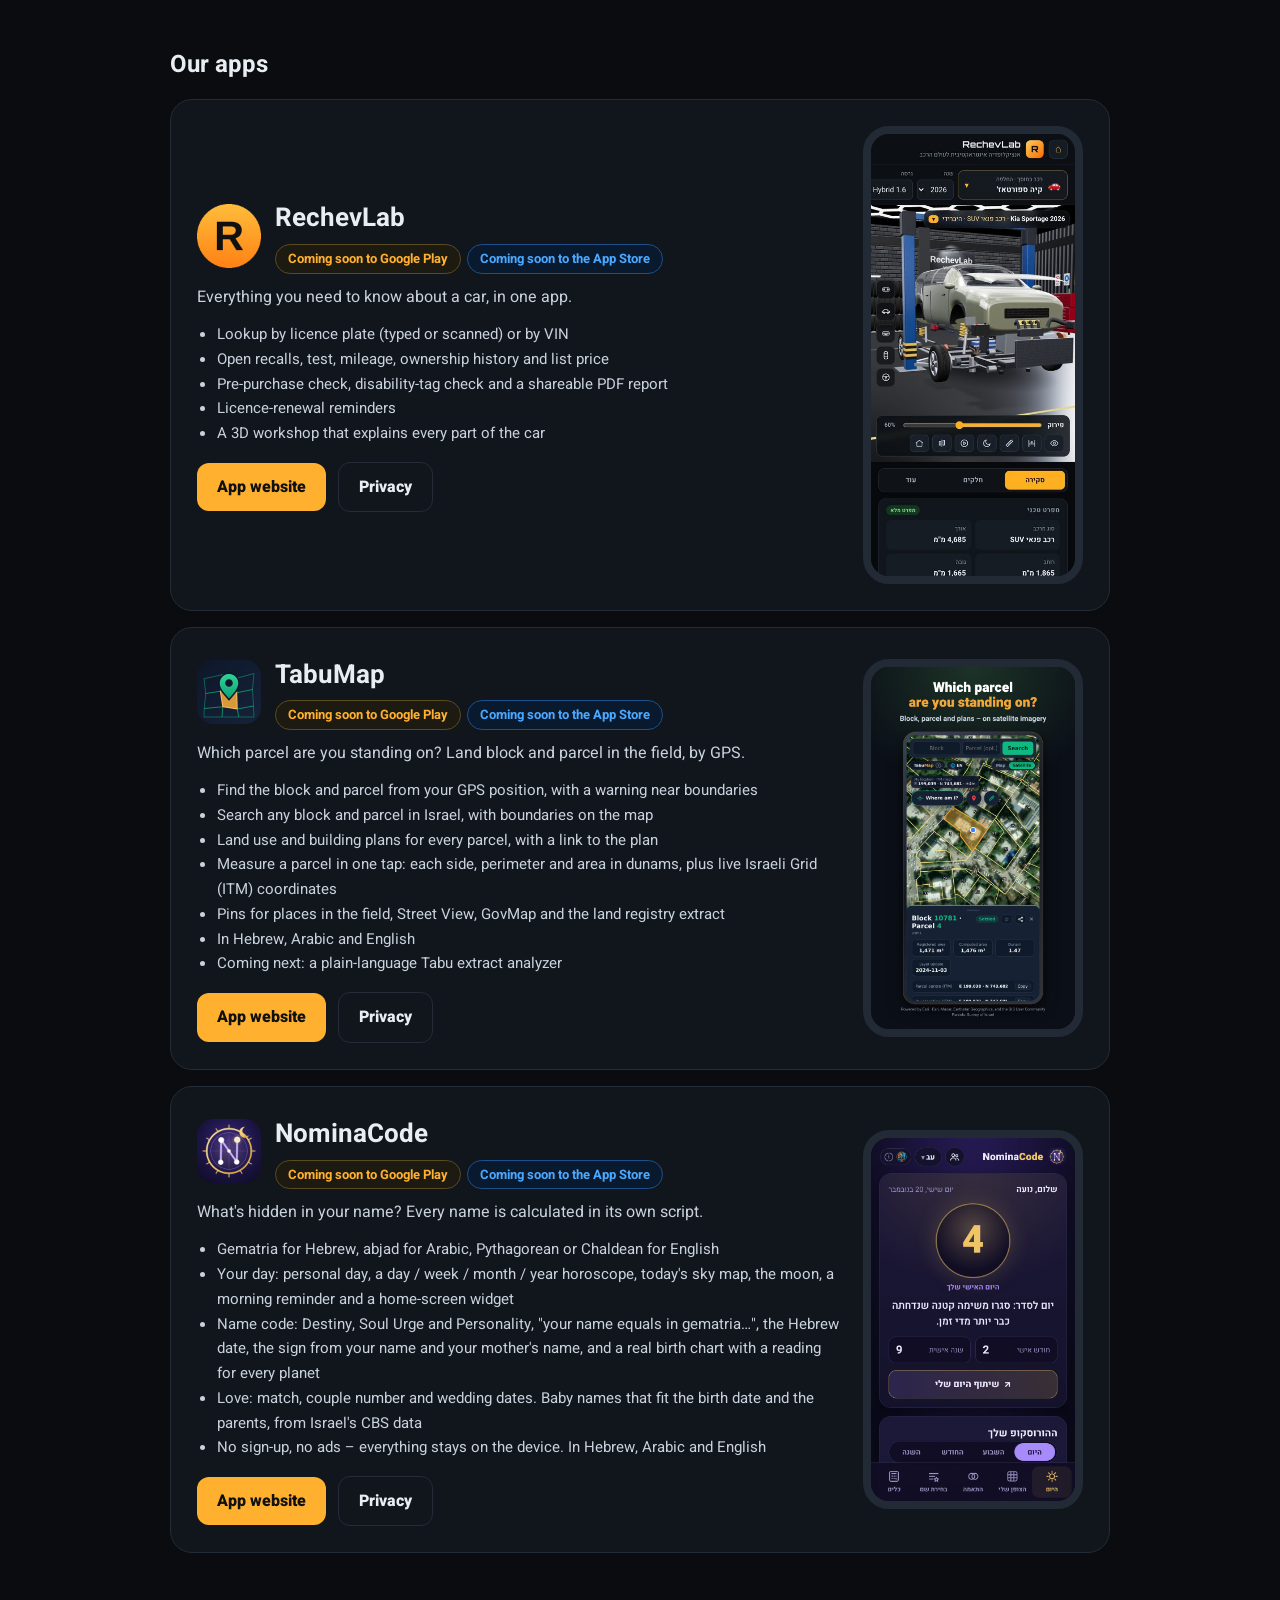
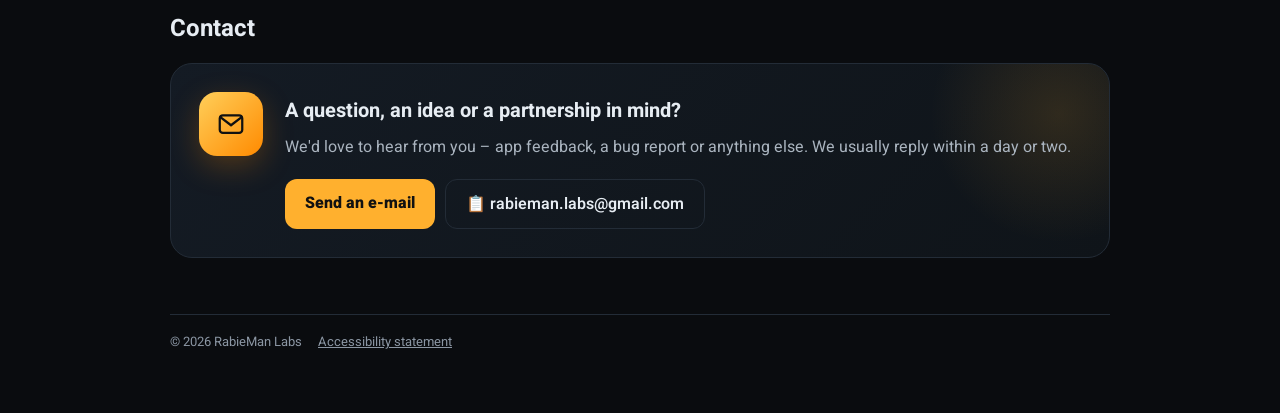
==== commit 8567b9b7: "Home intro: products across Web, Android and iOS (he/ar/en); Arabic: no 'و' glued to Latin words Co-" ====
--- a/index.html
+++ b/index.html
@@ -7,7 +7,7 @@
 <meta property="og:type" content="website">
 <meta property="og:site_name" content="RabieMan Labs">
 <meta property="og:title" content="RabieMan Labs – Professional-grade engineering. Crafted user experience.">
-<meta property="og:description" content="Software engineering, cloud architecture, AI and UX/UI design – digital products in Hebrew, Arabic and English, for Android and iPhone. Home of RechevLab, TabuMap and NominaCode.">
+<meta property="og:description" content="Software engineering, cloud architecture, AI and UX/UI design – digital products in Hebrew, Arabic and English, across Web, Android and iOS. Home of RechevLab, TabuMap and NominaCode.">
 <meta property="og:url" content="https://rabieman.github.io/">
 <meta property="og:image" content="https://rabieman.github.io/img/og.jpg?v=2">
 <meta property="og:image:width" content="1200">
@@ -16,9 +16,9 @@
 <meta property="og:locale" content="en_US">
 <meta name="twitter:card" content="summary_large_image">
 <meta name="twitter:title" content="RabieMan Labs – Professional-grade engineering. Crafted user experience.">
-<meta name="twitter:description" content="Software engineering, cloud architecture, AI and UX/UI design – digital products in Hebrew, Arabic and English, for Android and iPhone. Home of RechevLab, TabuMap and NominaCode.">
+<meta name="twitter:description" content="Software engineering, cloud architecture, AI and UX/UI design – digital products in Hebrew, Arabic and English, across Web, Android and iOS. Home of RechevLab, TabuMap and NominaCode.">
 <meta name="twitter:image" content="https://rabieman.github.io/img/og.jpg?v=2">
-<meta name="description" content="RabieMan Labs – software engineering, systems architecture, cloud and UX design, turned into practical apps in Hebrew, Arabic and English, for Android and iPhone. Home of RechevLab, TabuMap and NominaCode.">
+<meta name="description" content="RabieMan Labs – software engineering, systems architecture, cloud and UX design, turned into practical apps in Hebrew, Arabic and English, across Web, Android and iOS. Home of RechevLab, TabuMap and NominaCode.">
 <link rel="canonical" href="https://rabieman.github.io/">
 <script type="application/ld+json">
 {
@@ -31,7 +31,7 @@
    "url":"https://rabieman.github.io/",
    "logo":"https://rabieman.github.io/img/logo.png",
    "image":"https://rabieman.github.io/img/og.jpg",
-   "description":"Software engineering, cloud architecture, AI and UX/UI design – digital products in Hebrew, Arabic and English, for Android and iPhone.",
+   "description":"Software engineering, cloud architecture, AI and UX/UI design – digital products in Hebrew, Arabic and English, across Web, Android and iOS.",
    "email":"rabieman.labs@gmail.com",
    "founder":{"@type":"Person","name":"Rabie Mansour"},
    "areaServed":"IL",
@@ -139,9 +139,9 @@
  <h1 data-l="en">Professional-grade engineering.<br><span>Crafted user experience.</span></h1>
  </div>
  </div>
- <p data-l="he">RabieMan Labs היא מעבדת פיתוח וחדשנות המשלבת ניסיון רב-שנים בהנדסת תוכנה, ארכיטקטורת מערכות וענן, בינה מלאכותית ועיצוב חוויית משתמש (UI/UX) – ליצירת מוצרים דיגיטליים חכמים, מרהיבים ונגישים בעברית, בערבית ובאנגלית, לאנדרואיד ולאייפון.</p>
- <p data-l="ar">RabieMan Labs استوديو لتطوير البرمجيات والابتكار يجمع بين سنوات طويلة من الخبرة في هندسة البرمجيات، بنية الأنظمة والسحابة، الذكاء الاصطناعي، وتصميم واجهات وتجربة المستخدم (UI/UX) – لابتكار منتجات رقمية ذكية ومتقنة بالعربية والعبرية والإنجليزية، لأجهزة Android وiPhone.</p>
- <p data-l="en">RabieMan Labs is a software innovation studio combining years of deep expertise in software engineering, cloud architecture, AI and visual UI/UX design – building powerful, intuitive digital products in Hebrew, Arabic and English, for Android and iPhone.</p>
+ <p data-l="he">RabieMan Labs היא מעבדת פיתוח וחדשנות המשלבת ניסיון רב-שנים בהנדסת תוכנה, ארכיטקטורת מערכות וענן, בינה מלאכותית ועיצוב חוויית משתמש (UI/UX). אנו מתכננים ובונים מוצרים דיגיטליים חכמים ומוקפדים ל-<bdi dir="ltr">Web</bdi>, <bdi dir="ltr">Android</bdi> ו-<bdi dir="ltr">iOS</bdi>, בעברית, בערבית ובאנגלית.</p>
+ <p data-l="ar">RabieMan Labs استوديو لتطوير البرمجيات والابتكار يجمع بين سنوات طويلة من الخبرة في هندسة البرمجيات، بنية الأنظمة والسحابة، الذكاء الاصطناعي، وتصميم واجهات وتجربة المستخدم (UI/UX). نصمّم ونطوّر منتجات رقمية ذكية ومتقنة للويب ولمنصّتَي <bdi dir="ltr">Android</bdi> و&nbsp;<bdi dir="ltr">iOS</bdi>، بالعربية والعبرية والإنجليزية.</p>
+ <p data-l="en">RabieMan Labs is a software innovation studio combining years of deep expertise in software engineering, cloud architecture, AI and UI/UX design. We design and build intelligent, polished digital products across Web, Android and iOS, in Hebrew, Arabic and English.</p>
 </section>
 
 <h2 data-l="he">אודות</h2>
@@ -183,8 +183,8 @@
   <p data-l="he">שילוב מודלי AI ואוטומציות חכמות בתוך המוצרים, כדי לחסוך זמן ולהפוך מידע מורכב לפשוט ושימושי.</p><p data-l="ar">دمج نماذج الذكاء الاصطناعي والأتمتة الذكية داخل المنتجات لتوفير الوقت وتحويل المعلومات المعقدة إلى بسيطة ومفيدة.</p><p data-l="en">Building AI models and smart automation into products – saving time and turning complex information into something simple and useful.</p>
   <div class="tags" dir="ltr"><span>AI workflows</span><span>Automation</span><span>APIs</span></div></div>
  <div class="cap wide" style="--c:#34c759"><i aria-hidden="true"><svg viewBox="0 0 24 24" fill="none" stroke="currentColor" stroke-width="1.8" stroke-linecap="round" stroke-linejoin="round"><rect x="7" y="2" width="10" height="20" rx="2.5"/><path d="M11 18h2"/></svg></i>
-  <b data-l="he">אפליקציות מובייל ל-<bdi dir="ltr">Android</bdi> ול-<bdi dir="ltr">iOS</bdi></b><b data-l="ar">تطبيقات الهاتف لـ <bdi dir="ltr">Android</bdi> و<bdi dir="ltr">iOS</bdi></b><b data-l="en">Mobile apps for Android &amp; iOS</b>
-  <p data-l="he">בסיס קוד אחד שמופץ גם ב-<bdi dir="ltr">Google Play</bdi> וגם ב-<bdi dir="ltr">App Store</bdi>, עם בנייה, חתימה ופרסום אוטומטיים בענן, ובדיקות על מכשירים אמיתיים בשתי הפלטפורמות.</p><p data-l="ar">قاعدة برمجية واحدة تُنشر على <bdi dir="ltr">Google Play</bdi> و<bdi dir="ltr">App Store</bdi> معًا، مع بناء وتوقيع ونشر مؤتمت في السحابة، واختبارات على أجهزة حقيقية في المنصتين.</p><p data-l="en">One codebase shipped to both Google Play and the App Store, with automated cloud builds, signing and publishing, and testing on real devices on both platforms.</p>
+  <b data-l="he">אפליקציות מובייל ל-<bdi dir="ltr">Android</bdi> ול-<bdi dir="ltr">iOS</bdi></b><b data-l="ar">تطبيقات الهاتف لـ <bdi dir="ltr">Android</bdi> و&nbsp;<bdi dir="ltr">iOS</bdi></b><b data-l="en">Mobile apps for Android &amp; iOS</b>
+  <p data-l="he">בסיס קוד אחד שמופץ גם ב-<bdi dir="ltr">Google Play</bdi> וגם ב-<bdi dir="ltr">App Store</bdi>, עם בנייה, חתימה ופרסום אוטומטיים בענן, ובדיקות על מכשירים אמיתיים בשתי הפלטפורמות.</p><p data-l="ar">قاعدة برمجية واحدة تُنشر على <bdi dir="ltr">Google Play</bdi> و&nbsp;<bdi dir="ltr">App Store</bdi> معًا، مع بناء وتوقيع ونشر مؤتمت في السحابة، واختبارات على أجهزة حقيقية في المنصتين.</p><p data-l="en">One codebase shipped to both Google Play and the App Store, with automated cloud builds, signing and publishing, and testing on real devices on both platforms.</p>
   <div class="tags" dir="ltr"><span>Android</span><span>iOS</span><span>Google Play</span><span>App Store</span></div></div>
 </div>
 
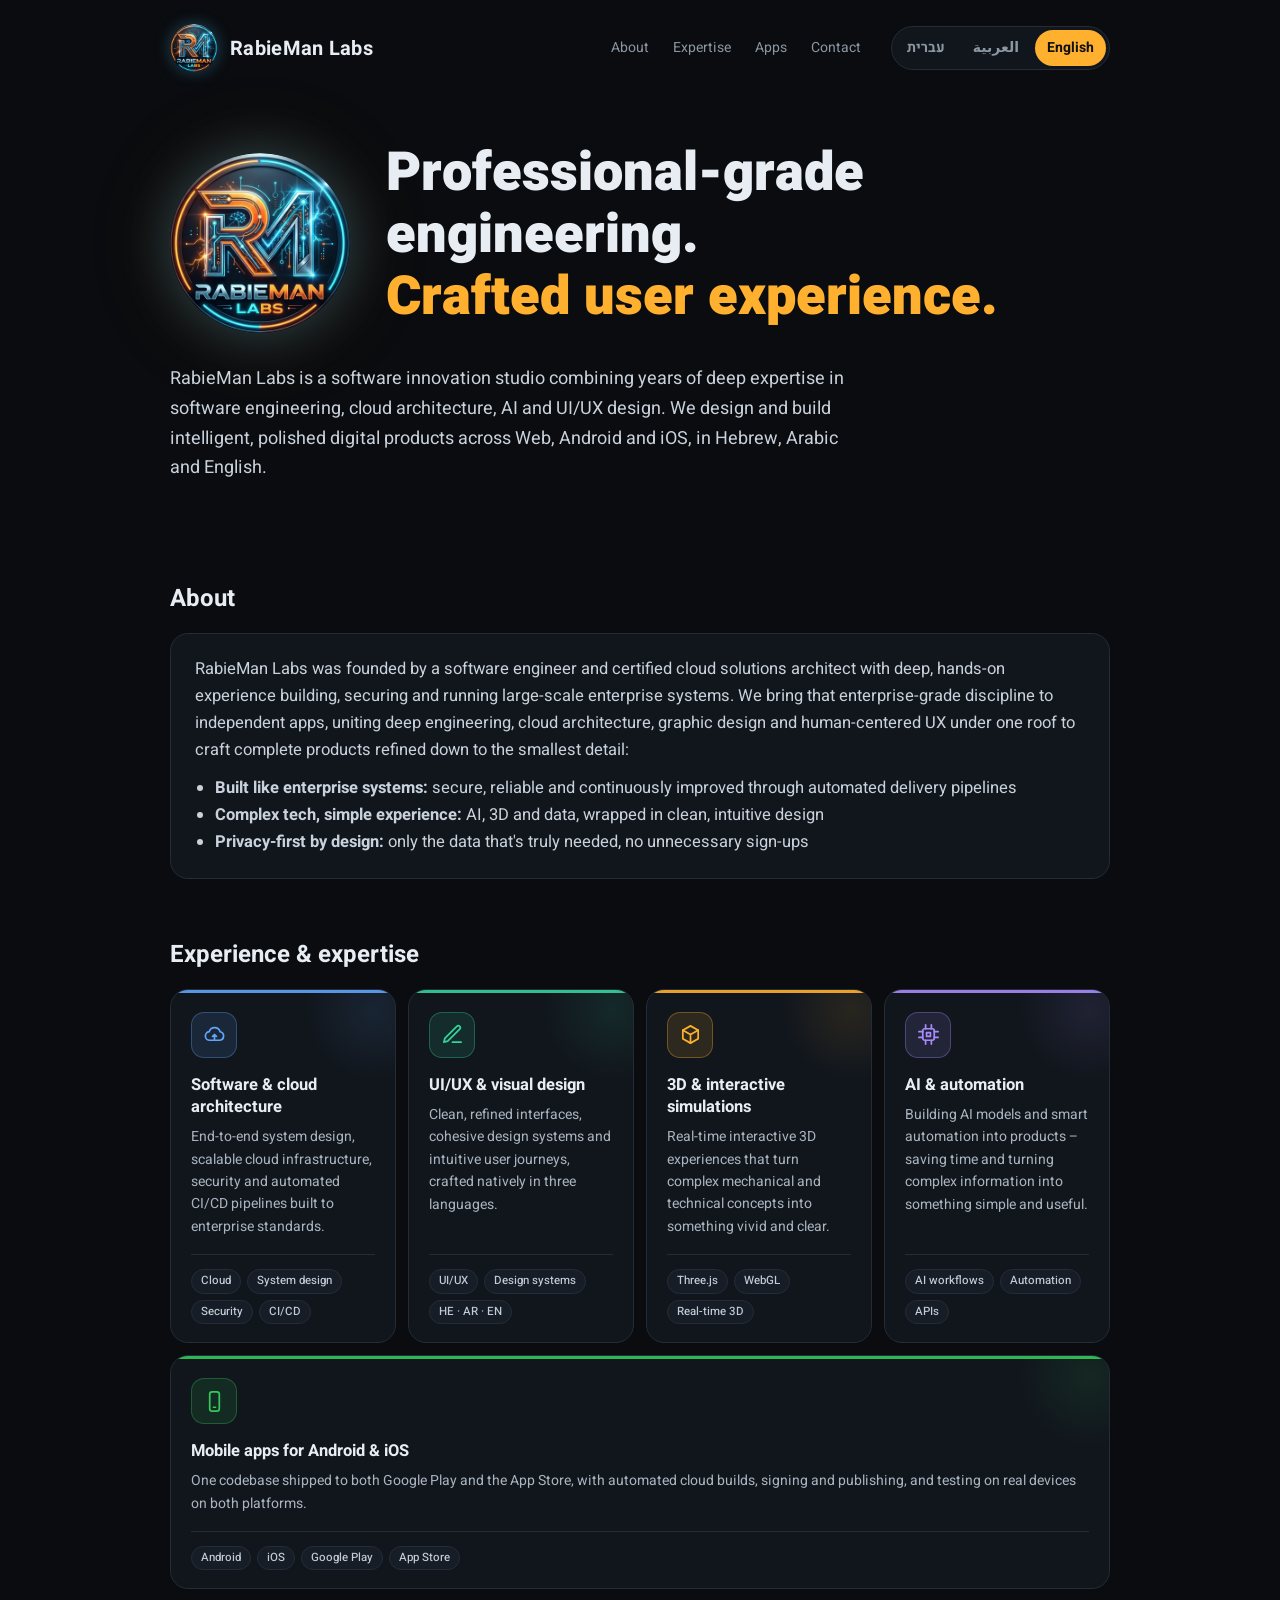
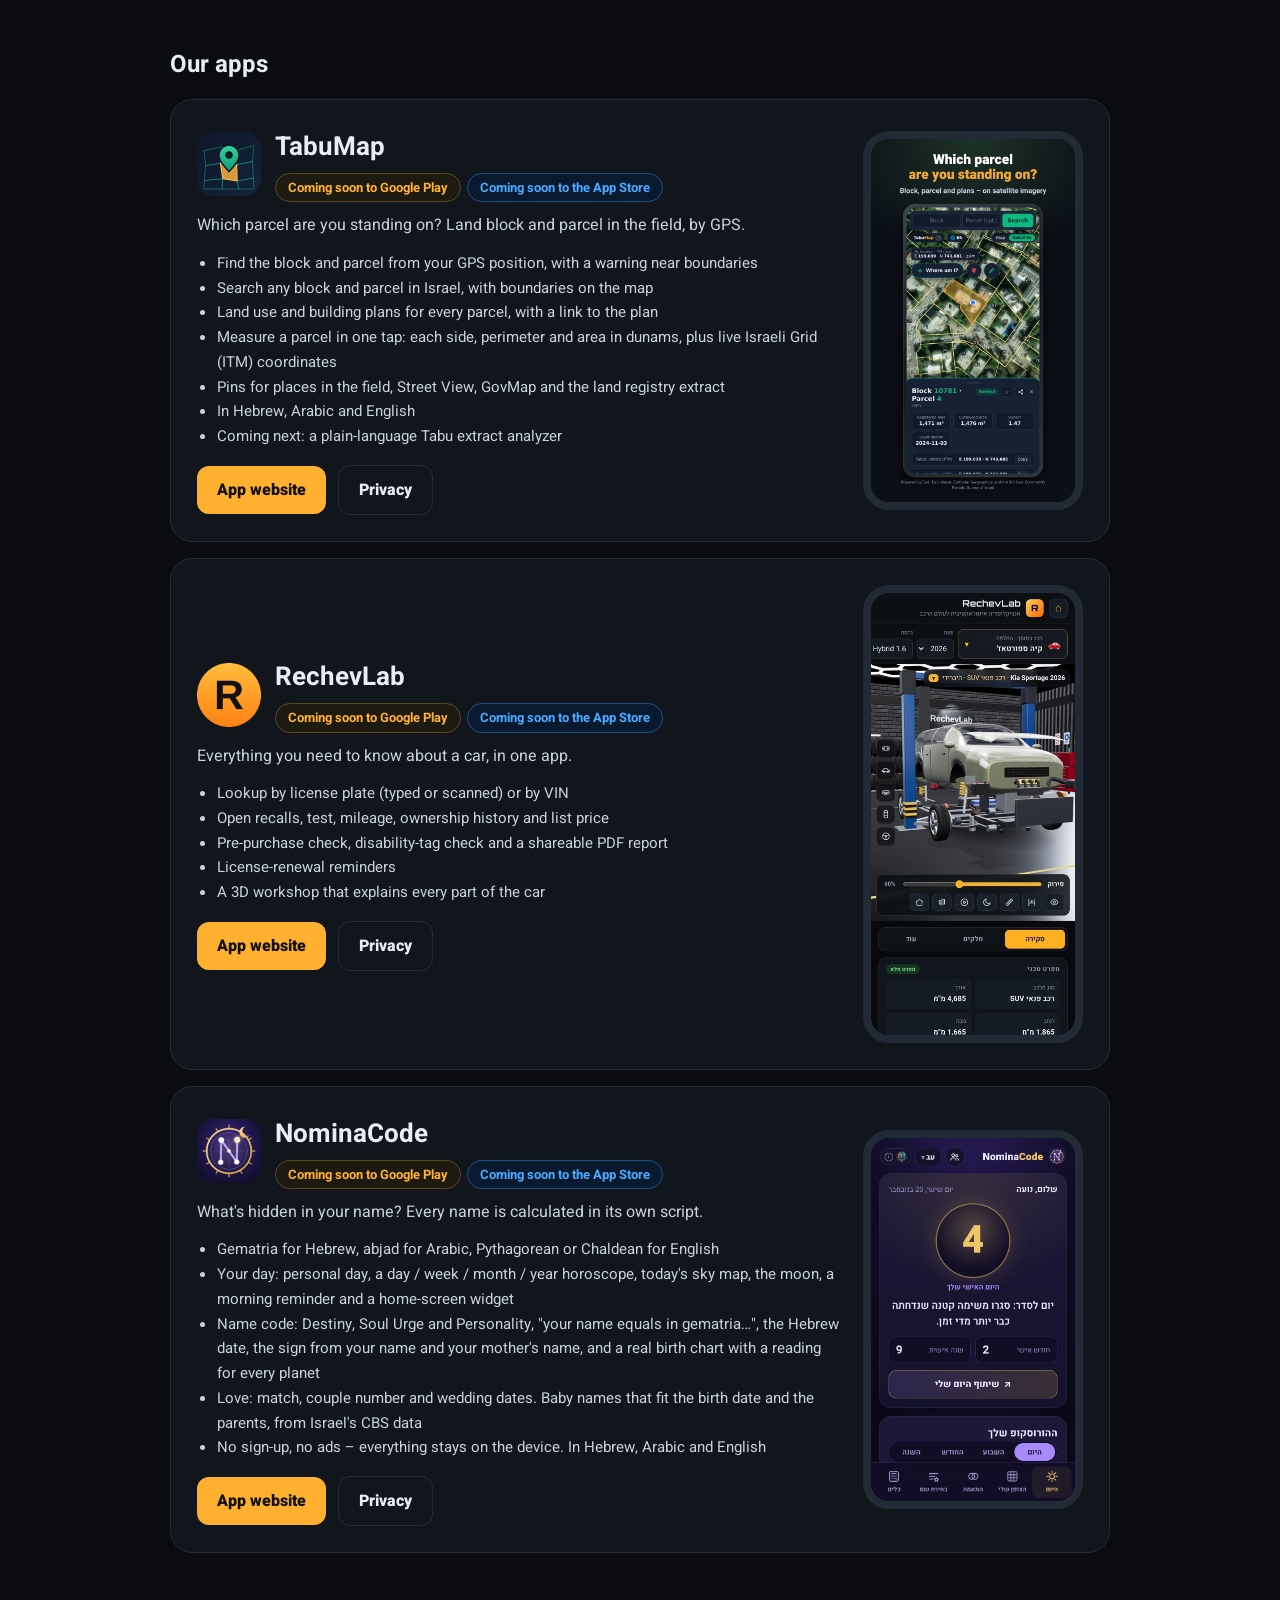
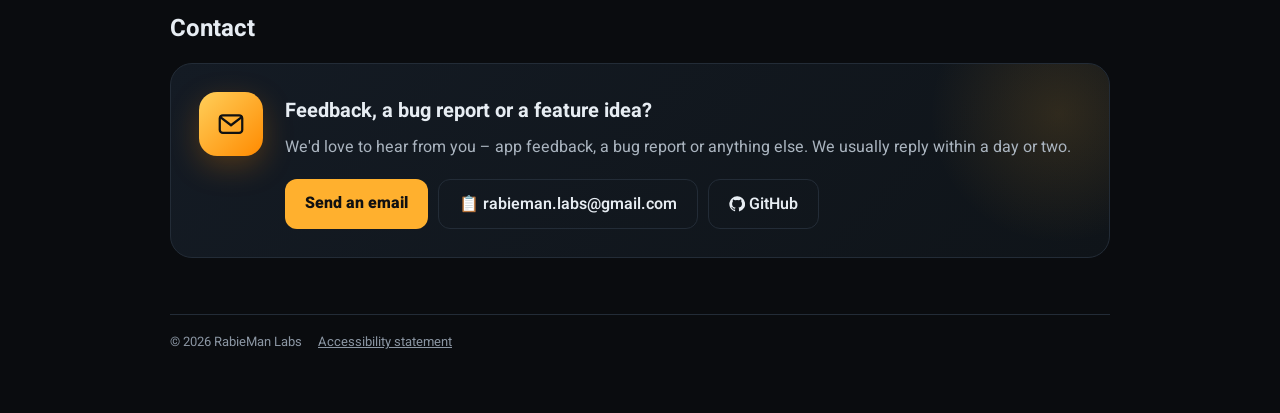
==== commit 6775d565: "Home: top nav, TabuMap first, feedback-focused contact, visible GitHub link, calmer UI/UX wording, U" ====
--- a/index.html
+++ b/index.html
@@ -59,6 +59,8 @@
 html[lang="ar"] body{font-family:Cairo,Heebo,"Segoe UI",system-ui,sans-serif}
 .wrap{max-width:980px;margin:0 auto;padding:24px 20px 60px}
 header{display:flex;align-items:center;gap:12px}
+.topnav{display:flex;gap:4px;margin-inline-start:auto}.topnav a{color:var(--mut);text-decoration:none;font-size:14px;padding:6px 10px;border-radius:16px}.topnav a:hover{color:inherit;background:var(--card)}.topnav+.lang{margin-inline-start:8px}.anchor{display:block;position:relative;top:-16px;visibility:hidden}html{scroll-behavior:smooth}@media (max-width:760px){.topnav{display:none}.topnav+.lang{margin-inline-start:auto}}
+
 header img{width:48px;height:48px;border-radius:50%;box-shadow:0 0 16px rgba(80,200,255,.3)}
 .emblem{display:block;width:180px;height:180px;border-radius:50%;margin:0 0 26px;box-shadow:0 0 50px rgba(80,200,255,.25),0 0 90px rgba(255,140,0,.15)}
 .hrow{display:flex;align-items:center;gap:36px;margin-bottom:20px}.hrow .emblem{flex:none;margin:0}.hrow h1{margin:0}
@@ -123,6 +125,12 @@
 <header>
  <img src="img/logo.png" alt="RabieMan Labs logo">
  <b>RabieMan Labs</b>
+ <nav class="topnav" aria-label="Sections">
+  <a href="#about"><span data-l="he">אודות</span><span data-l="ar">من نحن</span><span data-l="en">About</span></a>
+  <a href="#expertise"><span data-l="he">מומחיות</span><span data-l="ar">الخبرة</span><span data-l="en">Expertise</span></a>
+  <a href="#apps"><span data-l="he">אפליקציות</span><span data-l="ar">التطبيقات</span><span data-l="en">Apps</span></a>
+  <a href="#contact"><span data-l="he">צור קשר</span><span data-l="ar">تواصل</span><span data-l="en">Contact</span></a>
+ </nav>
  <div class="lang" role="group" aria-label="Language / שפה / اللغة">
   <button type="button" data-set="he" aria-pressed="true">עברית</button>
   <button type="button" data-set="ar" aria-pressed="false">العربية</button>
@@ -134,9 +142,9 @@
  <div class="hrow">
  <img class="emblem" src="img/rabieman-labs.webp" alt="RabieMan Labs logo" width="180" height="180">
  <div>
- <h1 data-l="he">הנדסת תוכנה מתקדמת.<br><span>חוויית משתמש מוקפדת.</span></h1>
- <h1 data-l="ar">هندسة برمجيات متقدمة.<br><span>وتجربة مستخدم متقنة.</span></h1>
- <h1 data-l="en">Professional-grade engineering.<br><span>Crafted user experience.</span></h1>
+ <h1 data-l="he">הנדסת תוכנה מתקדמת. <br><span>חוויית משתמש מוקפדת.</span></h1>
+ <h1 data-l="ar">هندسة برمجيات متقدمة. <br><span>وتجربة مستخدم متقنة.</span></h1>
+ <h1 data-l="en">Professional-grade engineering. <br><span>Crafted user experience.</span></h1>
  </div>
  </div>
  <p data-l="he">RabieMan Labs היא מעבדת פיתוח וחדשנות המשלבת ניסיון רב-שנים בהנדסת תוכנה, ארכיטקטורת מערכות וענן, בינה מלאכותית ועיצוב חוויית משתמש (UI/UX). אנו מתכננים ובונים מוצרים דיגיטליים חכמים ומוקפדים ל-<bdi dir="ltr">Web</bdi>, <bdi dir="ltr">Android</bdi> ו-<bdi dir="ltr">iOS</bdi>, בעברית, בערבית ובאנגלית.</p>
@@ -144,6 +152,7 @@
  <p data-l="en">RabieMan Labs is a software innovation studio combining years of deep expertise in software engineering, cloud architecture, AI and UI/UX design. We design and build intelligent, polished digital products across Web, Android and iOS, in Hebrew, Arabic and English.</p>
 </section>
 
+<a class="anchor" id="about"></a>
 <h2 data-l="he">אודות</h2>
 <h2 data-l="ar">من نحن</h2>
 <h2 data-l="en">About</h2>
@@ -157,11 +166,12 @@
   <ul><li><b>مبنية كأنظمة المؤسسات:</b> آمنة وموثوقة وتتحسن باستمرار عبر عمليات تطوير ونشر مؤتمتة</li><li><b>تقنية معقدة، تجربة بسيطة:</b> ذكاء اصطناعي وتقنيات ثلاثية الأبعاد وبيانات، بتصميم نظيف وبديهي</li><li><b>الخصوصية أولاً منذ التصميم:</b> فقط البيانات الضرورية فعلاً، دون تسجيلات غير لازمة</li></ul>
  </div>
  <div data-l="en">
-  <p style="margin:0">RabieMan Labs was founded by a software engineer and certified cloud solutions architect with deep, hands-on experience building, securing and running large-scale enterprise systems. We bring that enterprise-grade discipline to independent apps, uniting deep engineering, cloud architecture, graphic design and human-centred UX under one roof to craft complete products refined down to the smallest detail:</p>
+  <p style="margin:0">RabieMan Labs was founded by a software engineer and certified cloud solutions architect with deep, hands-on experience building, securing and running large-scale enterprise systems. We bring that enterprise-grade discipline to independent apps, uniting deep engineering, cloud architecture, graphic design and human-centered UX under one roof to craft complete products refined down to the smallest detail:</p>
   <ul><li><b>Built like enterprise systems:</b> secure, reliable and continuously improved through automated delivery pipelines</li><li><b>Complex tech, simple experience:</b> AI, 3D and data, wrapped in clean, intuitive design</li><li><b>Privacy-first by design:</b> only the data that's truly needed, no unnecessary sign-ups</li></ul>
  </div>
 </div>
 
+<a class="anchor" id="expertise"></a>
 <h2 data-l="he">ניסיון ומומחיות</h2>
 <h2 data-l="ar">الخبرة والتخصص</h2>
 <h2 data-l="en">Experience &amp; expertise</h2>
@@ -172,7 +182,7 @@
   <div class="tags" dir="ltr"><span>Cloud</span><span>System design</span><span>Security</span><span>CI/CD</span></div></div>
  <div class="cap" style="--c:#34d399"><i aria-hidden="true"><svg viewBox="0 0 24 24" fill="none" stroke="currentColor" stroke-width="1.8" stroke-linecap="round" stroke-linejoin="round"><path d="M12 20h9"/><path d="M16.5 3.5a2.12 2.12 0 0 1 3 3L7 19l-4 1 1-4z"/></svg></i>
   <b data-l="he">עיצוב גרפי וחוויית משתמש</b><b data-l="ar">التصميم الجرافيكي وتجربة المستخدم</b><b data-l="en">UI/UX &amp; visual design</b>
-  <p data-l="he">עיצוב ממשקים מרהיבים, מערכות עיצוב מוקפדות וחוויית משתמש אינטואיטיבית, המותאמת באופן טבעי לשלוש שפות.</p><p data-l="ar">تصميم واجهات جذابة وتجربة استخدام سلسة وبديهية مصممة بشكل طبيعي بثلاث لغات.</p><p data-l="en">Striking visual interfaces, cohesive design systems and intuitive user journeys, crafted natively in three languages.</p>
+  <p data-l="he">עיצוב ממשקים נקיים ומדויקים, מערכות עיצוב מוקפדות וחוויית משתמש אינטואיטיבית, המותאמת באופן טבעי לשלוש שפות.</p><p data-l="ar">تصميم واجهات نظيفة ومتقنة وتجربة استخدام سلسة وبديهية مصممة بشكل طبيعي بثلاث لغات.</p><p data-l="en">Clean, refined interfaces, cohesive design systems and intuitive user journeys, crafted natively in three languages.</p>
   <div class="tags" dir="ltr"><span>UI/UX</span><span>Design systems</span><span>HE · AR · EN</span></div></div>
  <div class="cap" style="--c:#ffb02e"><i aria-hidden="true"><svg viewBox="0 0 24 24" fill="none" stroke="currentColor" stroke-width="1.8" stroke-linecap="round" stroke-linejoin="round"><path d="M12 3 20 7.5v9L12 21l-8-4.5v-9z"/><path d="M12 12l8-4.5M12 12v9M12 12 4 7.5"/></svg></i>
   <b data-l="he">תלת-ממד והדמיות אינטראקטיביות</b><b data-l="ar">رسوميات ثلاثية الأبعاد ومحاكاة تفاعلية</b><b data-l="en">3D &amp; interactive simulations</b>
@@ -188,9 +198,25 @@
   <div class="tags" dir="ltr"><span>Android</span><span>iOS</span><span>Google Play</span><span>App Store</span></div></div>
 </div>
 
+<a class="anchor" id="apps"></a>
 <h2 data-l="he">האפליקציות שלנו</h2>
 <h2 data-l="ar">تطبيقاتنا</h2>
 <h2 data-l="en">Our apps</h2>
+<article class="app">
+ <div>
+  <div class="top"><img src="img/tabumap.png" alt=""><div><h3>TabuMap</h3><span class="tag" data-l="he">בקרוב ב-Google Play</span><span class="tag" data-l="ar">قريبًا على Google Play</span><span class="tag" data-l="en">Coming soon to Google Play</span><span class="tag ios" data-l="he">בקרוב ב-App Store</span><span class="tag ios" data-l="ar">قريبًا على App Store</span><span class="tag ios" data-l="en">Coming soon to the App Store</span></div></div>
+  <p data-l="he">על איזו חלקה אתם עומדים? גוש וחלקה בשטח, לפי GPS.</p>
+  <p data-l="ar">على أي قسيمة تقف؟ الحوض والقسيمة في الميدان، حسب الـ GPS.</p>
+  <p data-l="en">Which parcel are you standing on? Land block and parcel in the field, by GPS.</p>
+  <ul data-l="he"><li>איתור גוש וחלקה לפי GPS, עם התראה כשאתם ליד גבול</li><li>חיפוש גוש וחלקה בכל הארץ, עם גבולות המגרשים על המפה</li><li>ייעוד הקרקע ותוכניות הבנייה לכל חלקה, עם קישור למבא״ת</li><li>מדידת חלקה בלחיצה: אורך כל צלע, היקף ושטח בדונם, ונ״צ רשת ישראל בזמן אמת</li><li>נעצים למיקומים בשטח, Street View, GovMap ונסח טאבו</li><li>בעברית, בערבית ובאנגלית</li><li>בהמשך: מפענח נסחי טאבו בשפה פשוטה</li></ul>
+  <ul data-l="ar"><li>تحديد الحوض والقسيمة حسب الـ GPS، مع تنبيه عند الاقتراب من الحدود</li><li>البحث حسب الحوض والقسيمة في كل البلاد، مع حدود القسائم على الخارطة</li><li>تخصيص الأرض والخرائط الهيكلية لكل قسيمة، مع رابط إلى موقع التخطيط</li><li>قياس القسيمة بنقرة: طول كل ضلع، المحيط والمساحة بالدونم، وإحداثيات الشبكة الإسرائيلية مباشرةً</li><li>دبابيس للمواقع في الميدان، Street View وGovMap ونسخة طابو</li><li>بالعربية والعبرية والإنجليزية</li><li>قريبًا: محلل لنسخ الطابو بلغة بسيطة</li></ul>
+  <ul data-l="en"><li>Find the block and parcel from your GPS position, with a warning near boundaries</li><li>Search any block and parcel in Israel, with boundaries on the map</li><li>Land use and building plans for every parcel, with a link to the plan</li><li>Measure a parcel in one tap: each side, perimeter and area in dunams, plus live Israeli Grid (ITM) coordinates</li><li>Pins for places in the field, Street View, GovMap and the land registry extract</li><li>In Hebrew, Arabic and English</li><li>Coming next: a plain-language Tabu extract analyzer</li></ul>
+  <a class="btn" href="https://rabieman.github.io/tabumap-site/"><span data-l="he">לאתר האפליקציה</span><span data-l="ar">موقع التطبيق</span><span data-l="en">App website</span></a>
+  <a class="btn ghost" href="https://rabieman.github.io/tabumap-site/privacy.html"><span data-l="he">פרטיות</span><span data-l="ar">الخصوصية</span><span data-l="en">Privacy</span></a>
+ </div>
+ <img class="shot" data-l="he" src="img/tabumap-shot-he.jpg?v=5" alt="TabuMap"><img class="shot" data-l="ar" src="img/tabumap-shot-ar.jpg?v=5" alt="TabuMap"><img class="shot" data-l="en" src="img/tabumap-shot-en.jpg?v=5" alt="TabuMap">
+</article>
+
 <article class="app">
  <div>
   <div class="top"><img src="img/rechevlab.png" alt=""><div><h3>RechevLab</h3><span class="tag" data-l="he">בקרוב ב-Google Play</span><span class="tag" data-l="ar">قريبًا على Google Play</span><span class="tag" data-l="en">Coming soon to Google Play</span><span class="tag ios" data-l="he">בקרוב ב-App Store</span><span class="tag ios" data-l="ar">قريبًا على App Store</span><span class="tag ios" data-l="en">Coming soon to the App Store</span></div></div>
@@ -199,26 +225,11 @@
   <p data-l="en">Everything you need to know about a car, in one app.</p>
   <ul data-l="he"><li>בדיקת רכב לפי מספר רישוי (גם בסריקה במצלמה) או לפי מספר שלדה</li><li>ריקולים פתוחים, טסט, ק"מ, היסטוריית בעלות ומחיר מחירון</li><li>בדיקה לפני קנייה, בדיקת תו נכה ודוח PDF לשיתוף</li><li>תזכורות לחידוש רישיון</li><li>מוסך תלת-ממד שמסביר כל חלק ברכב</li></ul>
   <ul data-l="ar"><li>فحص السيارة حسب رقم اللوحة (كتابةً أو بالمسح بالكاميرا) أو رقم الشاصي</li><li>الاستدعاءات المفتوحة، الفحص، الكيلومترات، تاريخ الملكية والسعر</li><li>فحص قبل الشراء، فحص شارة الإعاقة وتقرير PDF للمشاركة</li><li>تذكيرات تجديد الترخيص</li><li>ورشة ثلاثية الأبعاد تشرح كل قطعة في السيارة</li></ul>
-  <ul data-l="en"><li>Lookup by licence plate (typed or scanned) or by VIN</li><li>Open recalls, test, mileage, ownership history and list price</li><li>Pre-purchase check, disability-tag check and a shareable PDF report</li><li>Licence-renewal reminders</li><li>A 3D workshop that explains every part of the car</li></ul>
+  <ul data-l="en"><li>Lookup by license plate (typed or scanned) or by VIN</li><li>Open recalls, test, mileage, ownership history and list price</li><li>Pre-purchase check, disability-tag check and a shareable PDF report</li><li>License-renewal reminders</li><li>A 3D workshop that explains every part of the car</li></ul>
   <a class="btn" href="https://rabieman.github.io/rechevlab-site/"><span data-l="he">לאתר האפליקציה</span><span data-l="ar">موقع التطبيق</span><span data-l="en">App website</span></a>
   <a class="btn ghost" href="https://rabieman.github.io/rechevlab-site/privacy.html"><span data-l="he">פרטיות</span><span data-l="ar">الخصوصية</span><span data-l="en">Privacy</span></a>
  </div>
  <img class="shot" src="img/rechevlab-shot.jpg" alt="RechevLab">
-</article>
-
-<article class="app">
- <div>
-  <div class="top"><img src="img/tabumap.png" alt=""><div><h3>TabuMap</h3><span class="tag" data-l="he">בקרוב ב-Google Play</span><span class="tag" data-l="ar">قريباً على Google Play</span><span class="tag" data-l="en">Coming soon to Google Play</span><span class="tag ios" data-l="he">בקרוב ב-App Store</span><span class="tag ios" data-l="ar">قريبًا على App Store</span><span class="tag ios" data-l="en">Coming soon to the App Store</span></div></div>
-  <p data-l="he">על איזו חלקה אתם עומדים? גוש וחלקה בשטח, לפי GPS.</p>
-  <p data-l="ar">على أي قسيمة تقف؟ الحوض والقسيمة في الميدان، حسب الـ GPS.</p>
-  <p data-l="en">Which parcel are you standing on? Land block and parcel in the field, by GPS.</p>
-  <ul data-l="he"><li>איתור גוש וחלקה לפי GPS, עם התראה כשאתם ליד גבול</li><li>חיפוש גוש וחלקה בכל הארץ, עם גבולות המגרשים על המפה</li><li>ייעוד הקרקע ותוכניות הבנייה לכל חלקה, עם קישור למבא״ת</li><li>מדידת חלקה בלחיצה: אורך כל צלע, היקף ושטח בדונם, ונ״צ רשת ישראל בזמן אמת</li><li>נעצים למיקומים בשטח, Street View, GovMap ונסח טאבו</li><li>בעברית, בערבית ובאנגלית</li><li>בהמשך: מפענח נסחי טאבו בשפה פשוטה</li></ul>
-  <ul data-l="ar"><li>تحديد الحوض والقسيمة حسب الـ GPS، مع تنبيه عند الاقتراب من الحدود</li><li>البحث حسب الحوض والقسيمة في كل البلاد، مع حدود القسائم على الخارطة</li><li>تخصيص الأرض والخرائط الهيكلية لكل قسيمة، مع رابط إلى موقع التخطيط</li><li>قياس القسيمة بنقرة: طول كل ضلع، المحيط والمساحة بالدونم، وإحداثيات الشبكة الإسرائيلية مباشرةً</li><li>دبابيس للمواقع في الميدان، Street View وGovMap ونسخة طابو</li><li>بالعربية والعبرية والإنجليزية</li><li>قريباً: محلل لنسخ الطابو بلغة بسيطة</li></ul>
-  <ul data-l="en"><li>Find the block and parcel from your GPS position, with a warning near boundaries</li><li>Search any block and parcel in Israel, with boundaries on the map</li><li>Land use and building plans for every parcel, with a link to the plan</li><li>Measure a parcel in one tap: each side, perimeter and area in dunams, plus live Israeli Grid (ITM) coordinates</li><li>Pins for places in the field, Street View, GovMap and the land registry extract</li><li>In Hebrew, Arabic and English</li><li>Coming next: a plain-language Tabu extract analyzer</li></ul>
-  <a class="btn" href="https://rabieman.github.io/tabumap-site/"><span data-l="he">לאתר האפליקציה</span><span data-l="ar">موقع التطبيق</span><span data-l="en">App website</span></a>
-  <a class="btn ghost" href="https://rabieman.github.io/tabumap-site/privacy.html"><span data-l="he">פרטיות</span><span data-l="ar">الخصوصية</span><span data-l="en">Privacy</span></a>
- </div>
- <img class="shot" data-l="he" src="img/tabumap-shot-he.jpg?v=5" alt="TabuMap"><img class="shot" data-l="ar" src="img/tabumap-shot-ar.jpg?v=5" alt="TabuMap"><img class="shot" data-l="en" src="img/tabumap-shot-en.jpg?v=5" alt="TabuMap">
 </article>
 
 <article class="app">
@@ -236,17 +247,19 @@
  <img class="shot" src="img/nominacode-shot.jpg" alt="NominaCode">
 </article>
 
+<a class="anchor" id="contact"></a>
 <h2 data-l="he">יצירת קשר</h2>
 <h2 data-l="ar">تواصل معنا</h2>
 <h2 data-l="en">Contact</h2>
 <div class="cbox">
  <div class="cico" aria-hidden="true"><svg viewBox="0 0 24 24" width="30" height="30" fill="none" stroke="currentColor" stroke-width="1.8" stroke-linecap="round" stroke-linejoin="round"><rect x="3" y="5" width="18" height="14" rx="2.5"/><path d="m3.5 6.5 8.5 6.5 8.5-6.5"/></svg></div>
  <div class="ctx">
-  <h3><span data-l="he">יש שאלה, רעיון או הצעה לשיתוף פעולה?</span><span data-l="ar">لديك سؤال أو فكرة أو اقتراح للتعاون؟</span><span data-l="en">A question, an idea or a partnership in mind?</span></h3>
+  <h3><span data-l="he">יש שאלה, משוב או רעיון לשיפור?</span><span data-l="ar">لديك سؤال أو ملاحظة أو فكرة للتحسين؟</span><span data-l="en">Feedback, a bug report or a feature idea?</span></h3>
   <p><span data-l="he">נשמח לשמוע ממך. משוב על האפליקציות, דיווח על תקלה או כל פנייה אחרת – אנחנו עונים בדרך כלל תוך יום-יומיים.</span><span data-l="ar">يسعدنا أن نسمع منك – ملاحظات على التطبيقات، بلاغ عن عطل أو أي استفسار آخر. نردّ عادةً خلال يوم أو يومين.</span><span data-l="en">We'd love to hear from you – app feedback, a bug report or anything else. We usually reply within a day or two.</span></p>
   <div class="cact">
-   <a class="btn" href="mailto:rabieman.labs@gmail.com"><span data-l="he">שליחת מייל</span><span data-l="ar">إرسال بريد</span><span data-l="en">Send an e-mail</span></a>
+   <a class="btn" href="mailto:rabieman.labs@gmail.com"><span data-l="he">שליחת מייל</span><span data-l="ar">إرسال بريد</span><span data-l="en">Send an email</span></a>
    <button class="btn ghost" type="button" id="copyMail" title="Copy · העתקה · نسخ">📋 <span class="cmTx" dir="ltr">rabieman.labs@gmail.com</span> <span class="cmOk" hidden>✓</span></button>
+     <a class="btn ghost" href="https://github.com/RabieMan" rel="noopener" target="_blank"><svg viewBox="0 0 24 24" width="16" height="16" fill="currentColor" aria-hidden="true" style="vertical-align:-3px"><path d="M12 .5a11.5 11.5 0 0 0-3.64 22.42c.58.1.79-.25.79-.56v-2c-3.2.7-3.88-1.37-3.88-1.37-.52-1.33-1.28-1.69-1.28-1.69-1.05-.71.08-.7.08-.7 1.16.08 1.77 1.19 1.77 1.19 1.03 1.77 2.7 1.26 3.36.96.1-.75.4-1.26.73-1.55-2.55-.29-5.24-1.28-5.24-5.69 0-1.26.45-2.29 1.19-3.1-.12-.29-.52-1.46.11-3.05 0 0 .97-.31 3.18 1.18a11 11 0 0 1 5.79 0c2.2-1.49 3.17-1.18 3.17-1.18.63 1.59.23 2.76.11 3.05.74.81 1.19 1.84 1.19 3.1 0 4.42-2.69 5.39-5.26 5.68.41.36.78 1.06.78 2.14v3.17c0 .31.21.67.8.56A11.5 11.5 0 0 0 12 .5Z"/></svg> GitHub</a>
   </div>
  </div>
 </div>
